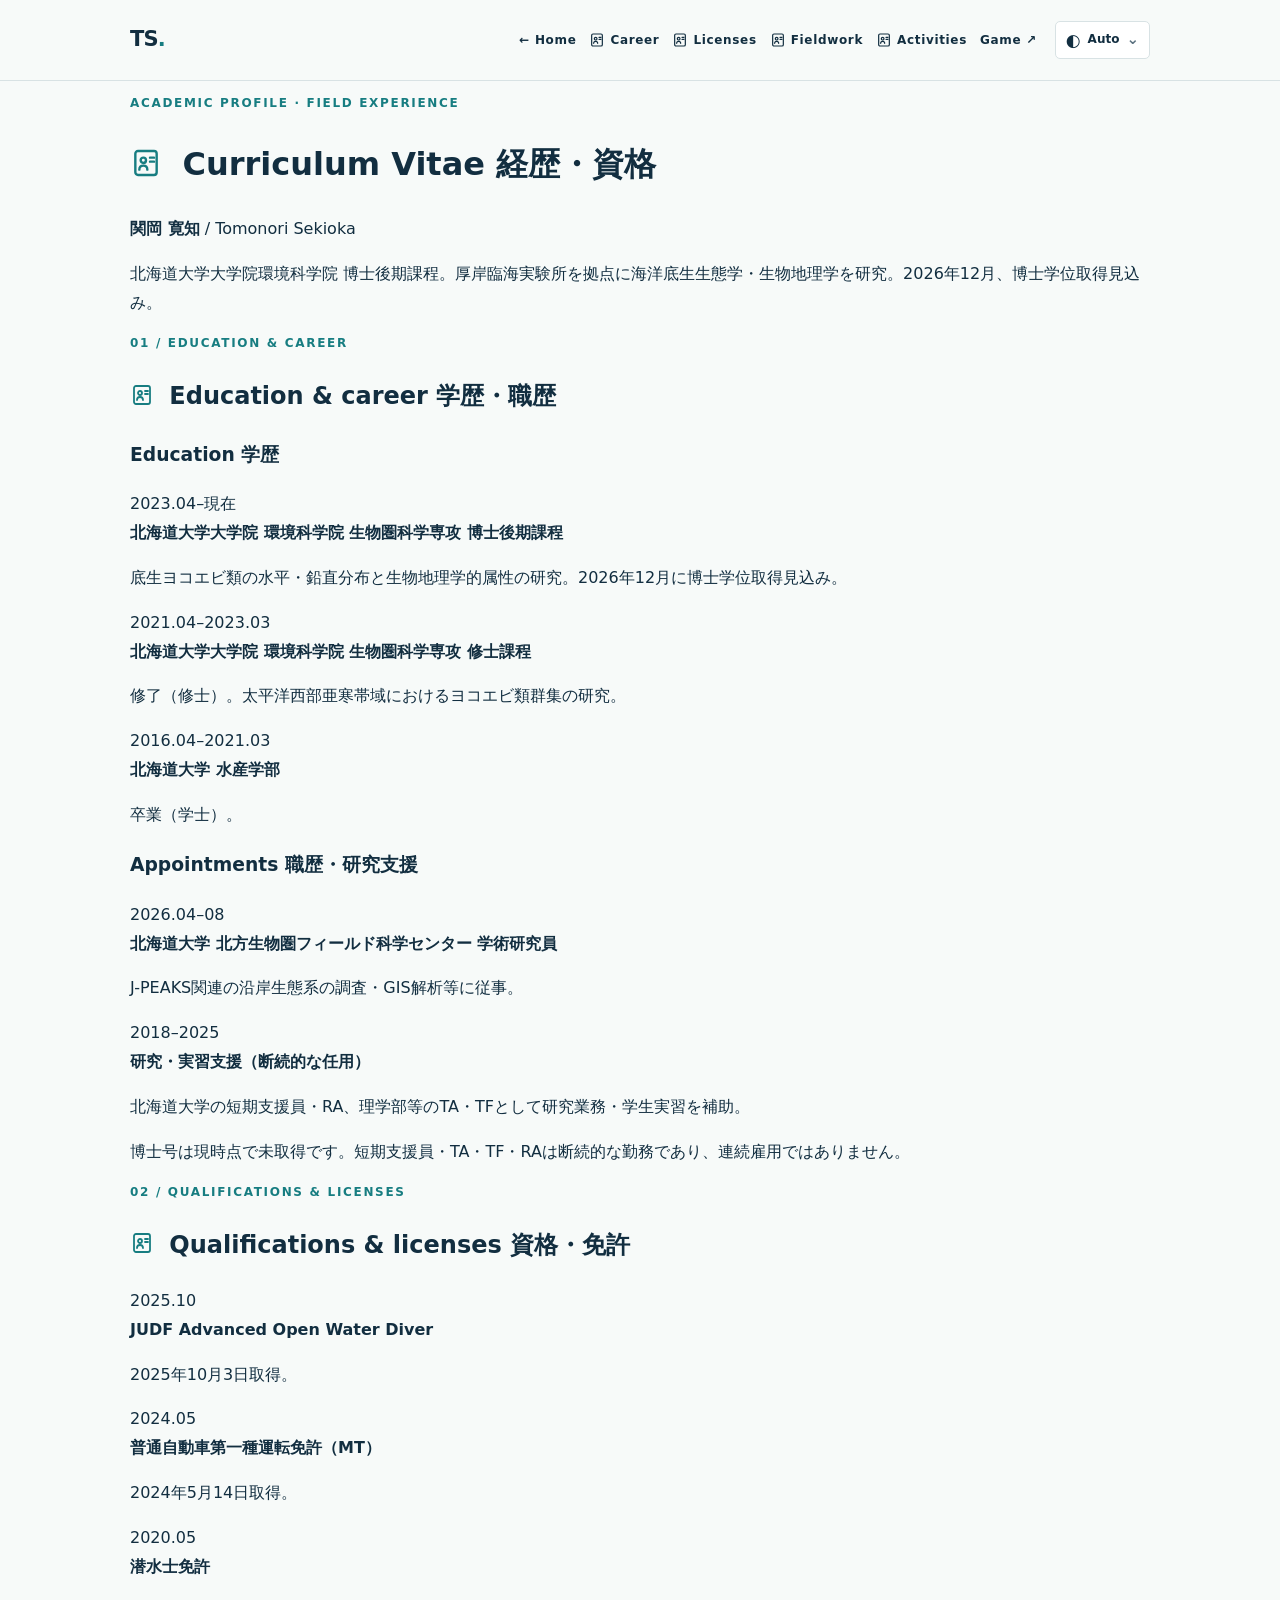
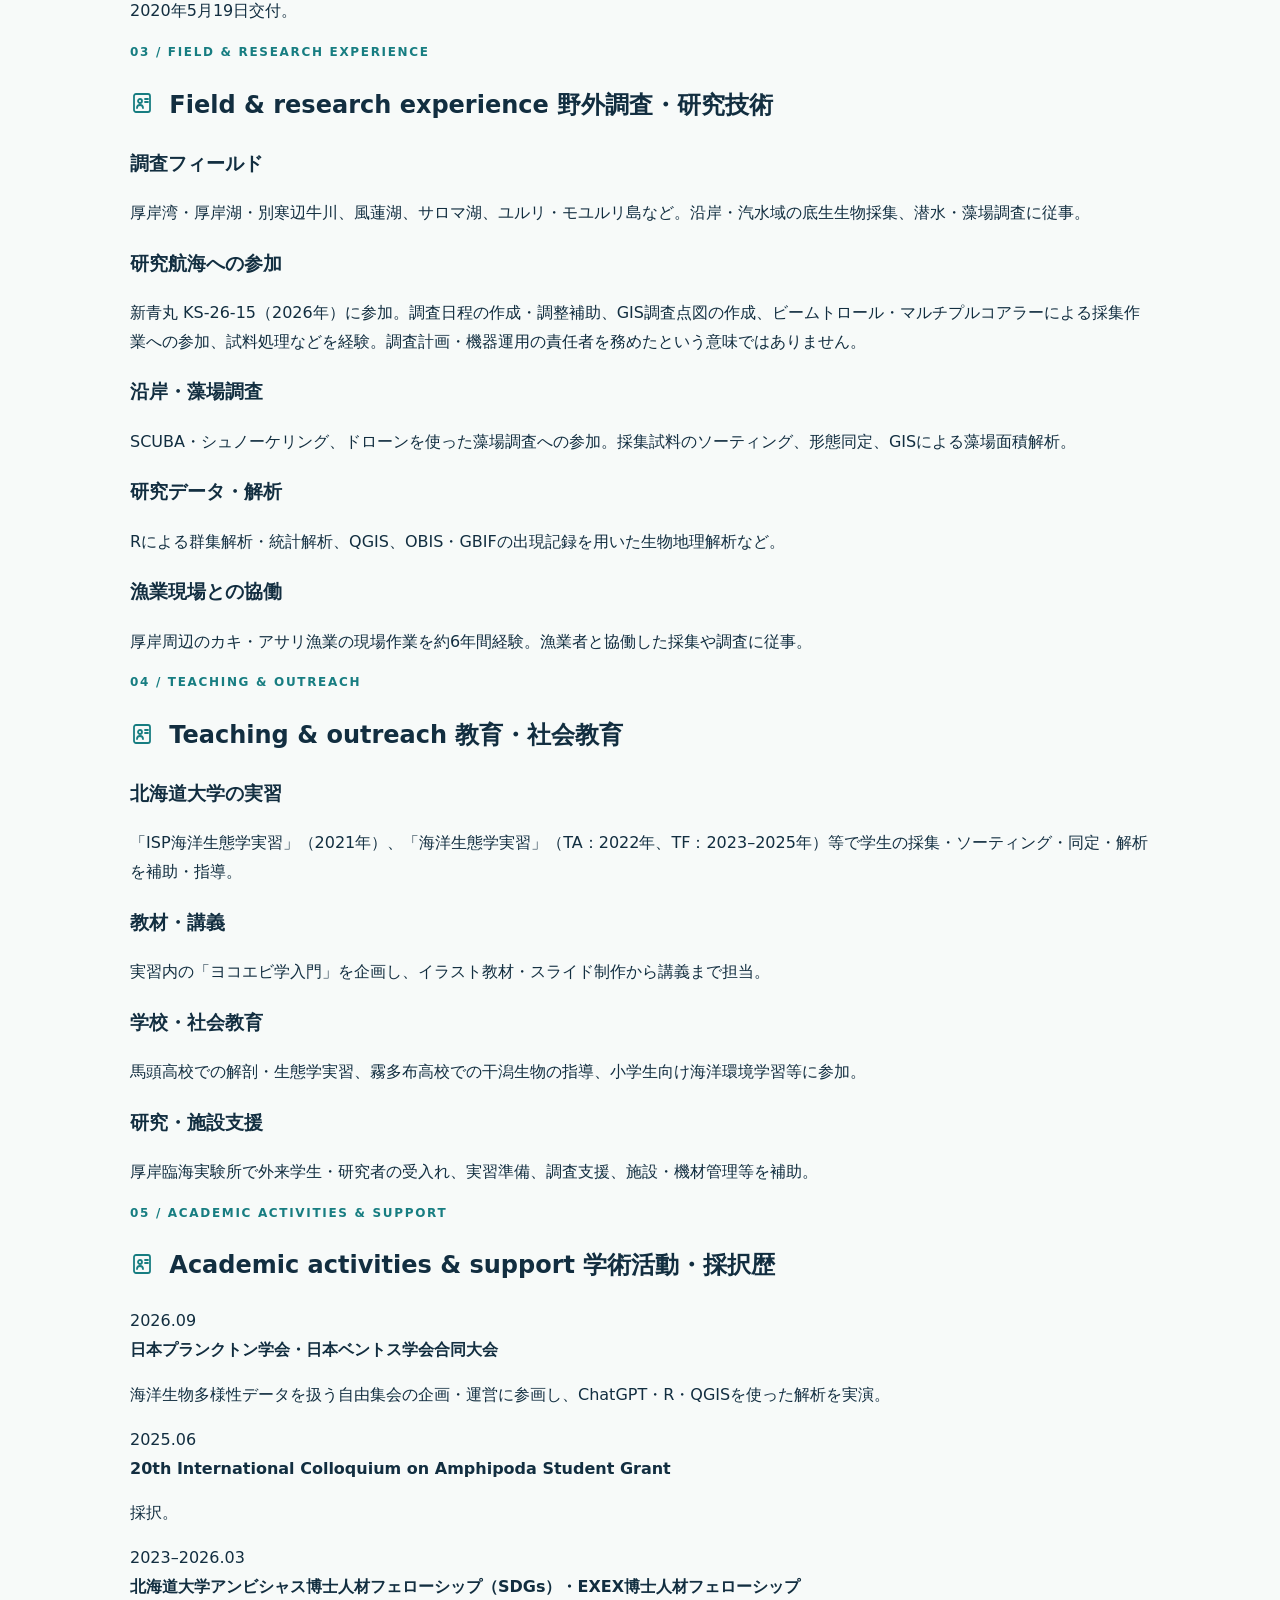
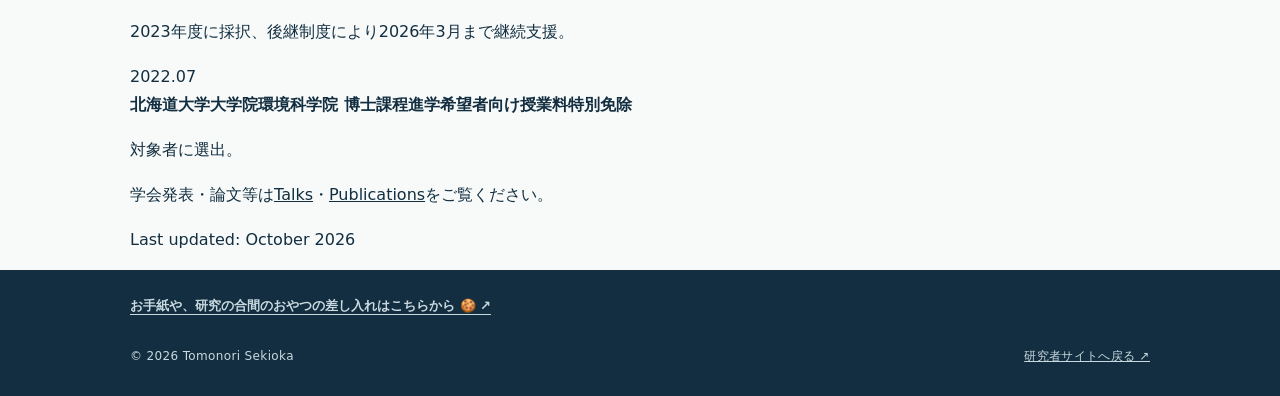
==== cv.html @ 095cc9e9 "Create researcher CV with accurate history, qualifications, fieldwork and activities" ====
<!doctype html>
<html lang="ja">
<head><meta charset="utf-8"><meta name="viewport" content="width=device-width, initial-scale=1">
<meta name="color-scheme" content="light dark"><meta name="theme-color" content="#f7faf9">
<meta name="description" content="関岡寛知のCV。学歴・職歴、資格、フィールド・研究技術、教育・学術活動。">
<link rel="canonical" href="https://tomonorisekioka.github.io/cv.html">
<link rel="icon" href="favicon.svg" type="image/svg+xml">
<title>Curriculum Vitae | Tomonori Sekioka</title>
<script>(function(){try{var t=localStorage.getItem('ts-theme');if(t==='light'||t==='dark')document.documentElement.setAttribute('data-theme',t);}catch(e){}})();</script>
<link rel="stylesheet" href="style.css?v=20261020-cv1"></head>
<body><a class="skip-link" href="#main">本文へスキップ</a>
<header class="site-header"><div class="wrap nav"><a class="wordmark" href="index.html" aria-label="ホーム">TS<span class="dot">.</span></a>
<nav aria-label="CVページの案内">
<a href="index.html"><span>← Home</span></a>
<a href="#career"><svg class="nav-icon" viewBox="0 0 24 24" fill="none" stroke="currentColor" stroke-width="1.8" stroke-linecap="round" stroke-linejoin="round" aria-hidden="true"><rect x="4" y="3" width="16" height="18" rx="2"/><circle cx="10" cy="10" r="2"/><path d="M7 17c0-2 1-3 3-3s3 1 3 3M15 8h3m-3 3h3"/></svg><span>Career</span></a>
<a href="#qualifications"><svg class="nav-icon" viewBox="0 0 24 24" fill="none" stroke="currentColor" stroke-width="1.8" stroke-linecap="round" stroke-linejoin="round" aria-hidden="true"><rect x="4" y="3" width="16" height="18" rx="2"/><circle cx="10" cy="10" r="2"/><path d="M7 17c0-2 1-3 3-3s3 1 3 3M15 8h3m-3 3h3"/></svg><span>Licenses</span></a>
<a href="#fieldwork"><svg class="nav-icon" viewBox="0 0 24 24" fill="none" stroke="currentColor" stroke-width="1.8" stroke-linecap="round" stroke-linejoin="round" aria-hidden="true"><rect x="4" y="3" width="16" height="18" rx="2"/><circle cx="10" cy="10" r="2"/><path d="M7 17c0-2 1-3 3-3s3 1 3 3M15 8h3m-3 3h3"/></svg><span>Fieldwork</span></a>
<a href="#academic-activities"><svg class="nav-icon" viewBox="0 0 24 24" fill="none" stroke="currentColor" stroke-width="1.8" stroke-linecap="round" stroke-linejoin="round" aria-hidden="true"><rect x="4" y="3" width="16" height="18" rx="2"/><circle cx="10" cy="10" r="2"/><path d="M7 17c0-2 1-3 3-3s3 1 3 3M15 8h3m-3 3h3"/></svg><span>Activities</span></a>
<a href="game.html"><span>Game ↗</span></a>
</nav><details class="theme-menu" id="theme-menu">
<summary aria-label="表示テーマを選択" title="表示テーマを選択"><span class="theme-glyph" aria-hidden="true">◐</span><span id="theme-current">Auto</span><span class="theme-chevron" aria-hidden="true">⌄</span></summary>
<div class="theme-options" role="group" aria-label="表示テーマ"><button type="button" data-theme-option="auto" aria-pressed="true">Auto · OSに合わせる</button><button type="button" data-theme-option="light" aria-pressed="false">☀ Light</button><button type="button" data-theme-option="dark" aria-pressed="false">☾ Dark</button></div>
</details></div></header>
<main id="main" class="wrap cv-page"><div class="cv-intro"><p class="eyebrow">ACADEMIC PROFILE · FIELD EXPERIENCE</p>
<h1><svg class="heading-icon" viewBox="0 0 24 24" fill="none" stroke="currentColor" stroke-width="1.8" stroke-linecap="round" stroke-linejoin="round" aria-hidden="true"><rect x="4" y="3" width="16" height="18" rx="2"/><circle cx="10" cy="10" r="2"/><path d="M7 17c0-2 1-3 3-3s3 1 3 3M15 8h3m-3 3h3"/></svg> Curriculum Vitae <span>経歴・資格</span></h1><p><strong>関岡 寛知</strong> <span lang="en">/ Tomonori Sekioka</span></p>
<p class="cv-intro-note">北海道大学大学院環境科学院 博士後期課程。厚岸臨海実験所を拠点に海洋底生生態学・生物地理学を研究。2026年12月、博士学位取得見込み。</p></div>
<section class="cv-block" id="career"><p class="section-number">01 / EDUCATION & CAREER</p><h2><svg class="heading-icon" viewBox="0 0 24 24" fill="none" stroke="currentColor" stroke-width="1.8" stroke-linecap="round" stroke-linejoin="round" aria-hidden="true"><rect x="4" y="3" width="16" height="18" rx="2"/><circle cx="10" cy="10" r="2"/><path d="M7 17c0-2 1-3 3-3s3 1 3 3M15 8h3m-3 3h3"/></svg> Education & career <span>学歴・職歴</span></h2><h3>Education <span>学歴</span></h3><div class="cv-timeline"><article><time>2023.04–現在</time><div><strong>北海道大学大学院 環境科学院 生物圏科学専攻 博士後期課程</strong><p>底生ヨコエビ類の水平・鉛直分布と生物地理学的属性の研究。2026年12月に博士学位取得見込み。</p></div></article><article><time>2021.04–2023.03</time><div><strong>北海道大学大学院 環境科学院 生物圏科学専攻 修士課程</strong><p>修了（修士）。太平洋西部亜寒帯域におけるヨコエビ類群集の研究。</p></div></article><article><time>2016.04–2021.03</time><div><strong>北海道大学 水産学部</strong><p>卒業（学士）。</p></div></article></div><h3>Appointments <span>職歴・研究支援</span></h3><div class="cv-timeline"><article><time>2026.04–08</time><div><strong>北海道大学 北方生物圏フィールド科学センター 学術研究員</strong><p>J-PEAKS関連の沿岸生態系の調査・GIS解析等に従事。</p></div></article><article><time>2018–2025</time><div><strong>研究・実習支援（断続的な任用）</strong><p>北海道大学の短期支援員・RA、理学部等のTA・TFとして研究業務・学生実習を補助。</p></div></article></div><p class="cv-footnote">博士号は現時点で未取得です。短期支援員・TA・TF・RAは断続的な勤務であり、連続雇用ではありません。</p></section>
<section class="cv-block" id="qualifications"><p class="section-number">02 / QUALIFICATIONS & LICENSES</p><h2><svg class="heading-icon" viewBox="0 0 24 24" fill="none" stroke="currentColor" stroke-width="1.8" stroke-linecap="round" stroke-linejoin="round" aria-hidden="true"><rect x="4" y="3" width="16" height="18" rx="2"/><circle cx="10" cy="10" r="2"/><path d="M7 17c0-2 1-3 3-3s3 1 3 3M15 8h3m-3 3h3"/></svg> Qualifications & licenses <span>資格・免許</span></h2><div class="cv-timeline"><article><time>2025.10</time><div><strong>JUDF Advanced Open Water Diver</strong><p>2025年10月3日取得。</p></div></article><article><time>2024.05</time><div><strong>普通自動車第一種運転免許（MT）</strong><p>2024年5月14日取得。</p></div></article><article><time>2020.05</time><div><strong>潜水士免許</strong><p>2020年5月19日交付。</p></div></article></div></section>
<section class="cv-block" id="fieldwork"><p class="section-number">03 / FIELD & RESEARCH EXPERIENCE</p><h2><svg class="heading-icon" viewBox="0 0 24 24" fill="none" stroke="currentColor" stroke-width="1.8" stroke-linecap="round" stroke-linejoin="round" aria-hidden="true"><rect x="4" y="3" width="16" height="18" rx="2"/><circle cx="10" cy="10" r="2"/><path d="M7 17c0-2 1-3 3-3s3 1 3 3M15 8h3m-3 3h3"/></svg> Field & research experience <span>野外調査・研究技術</span></h2><div class="cv-detail-grid"><article><h3>調査フィールド</h3><p>厚岸湾・厚岸湖・別寒辺牛川、風蓮湖、サロマ湖、ユルリ・モユルリ島など。沿岸・汽水域の底生生物採集、潜水・藻場調査に従事。</p></article><article><h3>研究航海への参加</h3><p>新青丸 KS-26-15（2026年）に参加。調査日程の作成・調整補助、GIS調査点図の作成、ビームトロール・マルチプルコアラーによる採集作業への参加、試料処理などを経験。調査計画・機器運用の責任者を務めたという意味ではありません。</p></article><article><h3>沿岸・藻場調査</h3><p>SCUBA・シュノーケリング、ドローンを使った藻場調査への参加。採集試料のソーティング、形態同定、GISによる藻場面積解析。</p></article><article><h3>研究データ・解析</h3><p>Rによる群集解析・統計解析、QGIS、OBIS・GBIFの出現記録を用いた生物地理解析など。</p></article><article><h3>漁業現場との協働</h3><p>厚岸周辺のカキ・アサリ漁業の現場作業を約6年間経験。漁業者と協働した採集や調査に従事。</p></article></div></section>
<section class="cv-block" id="teaching-experience"><p class="section-number">04 / TEACHING & OUTREACH</p><h2><svg class="heading-icon" viewBox="0 0 24 24" fill="none" stroke="currentColor" stroke-width="1.8" stroke-linecap="round" stroke-linejoin="round" aria-hidden="true"><rect x="4" y="3" width="16" height="18" rx="2"/><circle cx="10" cy="10" r="2"/><path d="M7 17c0-2 1-3 3-3s3 1 3 3M15 8h3m-3 3h3"/></svg> Teaching & outreach <span>教育・社会教育</span></h2><div class="cv-detail-grid"><article><h3>北海道大学の実習</h3><p>「ISP海洋生態学実習」（2021年）、「海洋生態学実習」（TA：2022年、TF：2023–2025年）等で学生の採集・ソーティング・同定・解析を補助・指導。</p></article><article><h3>教材・講義</h3><p>実習内の「ヨコエビ学入門」を企画し、イラスト教材・スライド制作から講義まで担当。</p></article><article><h3>学校・社会教育</h3><p>馬頭高校での解剖・生態学実習、霧多布高校での干潟生物の指導、小学生向け海洋環境学習等に参加。</p></article><article><h3>研究・施設支援</h3><p>厚岸臨海実験所で外来学生・研究者の受入れ、実習準備、調査支援、施設・機材管理等を補助。</p></article></div></section>
<section class="cv-block" id="academic-activities"><p class="section-number">05 / ACADEMIC ACTIVITIES & SUPPORT</p><h2><svg class="heading-icon" viewBox="0 0 24 24" fill="none" stroke="currentColor" stroke-width="1.8" stroke-linecap="round" stroke-linejoin="round" aria-hidden="true"><rect x="4" y="3" width="16" height="18" rx="2"/><circle cx="10" cy="10" r="2"/><path d="M7 17c0-2 1-3 3-3s3 1 3 3M15 8h3m-3 3h3"/></svg> Academic activities & support <span>学術活動・採択歴</span></h2><div class="cv-timeline"><article><time>2026.09</time><div><strong>日本プランクトン学会・日本ベントス学会合同大会</strong><p>海洋生物多様性データを扱う自由集会の企画・運営に参画し、ChatGPT・R・QGISを使った解析を実演。</p></div></article><article><time>2025.06</time><div><strong>20th International Colloquium on Amphipoda Student Grant</strong><p>採択。</p></div></article><article><time>2023–2026.03</time><div><strong>北海道大学アンビシャス博士人材フェローシップ（SDGs）・EXEX博士人材フェローシップ</strong><p>2023年度に採択、後継制度により2026年3月まで継続支援。</p></div></article><article><time>2022.07</time><div><strong>北海道大学大学院環境科学院 博士課程進学希望者向け授業料特別免除</strong><p>対象者に選出。</p></div></article></div><p class="cv-footnote">学会発表・論文等は<a href="index.html#presentations">Talks</a>・<a href="index.html#publications">Publications</a>をご覧ください。</p></section>
<p class="cv-update">Last updated: October 2026</p></main>
<footer class="footer"><div class="wrap footer-support"><a href="https://ofuse.me/28787345" target="_blank" rel="noopener noreferrer">お手紙や、研究の合間のおやつの差し入れはこちらから 🍪 <span aria-hidden="true">↗</span></a></div><div class="wrap footer-inner"><span>© 2026 Tomonori Sekioka</span><a href="index.html">研究者サイトへ戻る ↗</a></div></footer>
<script>(function(){const menu=document.getElementById('theme-menu'),display=document.getElementById('theme-current');const opts=[...document.querySelectorAll('[data-theme-option]')];function refresh(){const setting=document.documentElement.getAttribute('data-theme')||'auto';display.textContent={auto:'Auto',light:'Light',dark:'Dark'}[setting];opts.forEach(b=>b.setAttribute('aria-pressed',String(b.dataset.themeOption===setting)));}opts.forEach(b=>b.addEventListener('click',()=>{const c=b.dataset.themeOption;if(c==='auto'){document.documentElement.removeAttribute('data-theme');try{localStorage.removeItem('ts-theme');}catch(e){}}else{document.documentElement.setAttribute('data-theme',c);try{localStorage.setItem('ts-theme',c);}catch(e){}}refresh();menu.open=false;}));document.addEventListener('click',e=>{if(menu.open&&!menu.contains(e.target))menu.open=false;});refresh();})();</script>
</body></html>
---- style.css ----
:root{color-scheme:light;--ink:#122e40;--muted:#5c7280;--bg:#f7faf9;--line:#d8e2e4;--accent:#177d81;--pale:#e6f1ef;--surface:#fff;--button-bg:#122e40;--button-ink:#fff;--button-hover:#23506b;--footer-bg:#122e40;--footer-ink:#c9d9df}
:root[data-theme="dark"]{color-scheme:dark;--ink:#e7f0f4;--muted:#acbec9;--bg:#101e28;--line:#314753;--accent:#77d7ce;--pale:#1c323b;--surface:#1b2d38;--button-bg:#77d7ce;--button-ink:#0e242a;--button-hover:#a1e5dd;--footer-bg:#09151e;--footer-ink:#c9d9df}
@media(prefers-color-scheme:dark){:root:not([data-theme]){color-scheme:dark;--ink:#e7f0f4;--muted:#acbec9;--bg:#101e28;--line:#314753;--accent:#77d7ce;--pale:#1c323b;--surface:#1b2d38;--button-bg:#77d7ce;--button-ink:#0e242a;--button-hover:#a1e5dd;--footer-bg:#09151e;--footer-ink:#c9d9df}}
*{box-sizing:border-box}html{scroll-behavior:smooth}body{margin:0;color:var(--ink);background:var(--bg);font-family:system-ui,-apple-system,'Segoe UI','Hiragino Kaku Gothic ProN','Noto Sans JP',sans-serif;font-size:16px;line-height:1.8}a{color:inherit}.wrap{max-width:1100px;margin-inline:auto;padding-inline:40px}.skip-link{position:absolute;left:-9999px;top:0}.skip-link:focus{left:10px;z-index:10;background:var(--surface);padding:8px}.site-header{border-bottom:1px solid var(--line);background:var(--bg)}.nav{display:flex;justify-content:space-between;align-items:center;min-height:80px}.wordmark{font-weight:800;font-size:21px;letter-spacing:-.04em;text-decoration:none}.dot{color:var(--accent)}nav{display:flex;gap:22px;flex-wrap:wrap}nav a{font-size:12px;font-weight:650;text-decoration:none;letter-spacing:.055em}nav a:hover,.link-list a:hover{color:var(--accent)}.eyebrow,.section-number{color:var(--accent);font-size:12px;font-weight:750;letter-spacing:.14em}.hero{display:grid;grid-template-columns:minmax(0,1.1fr) minmax(290px,.9fr);gap:46px;align-items:center;padding-top:90px;padding-bottom:95px}.hero-copy{min-width:0}.hero h1{font-size:clamp(34px,3.5vw,49px);letter-spacing:-.05em;line-height:1.3;margin:22px 0 25px}.roman{display:block;font-size:clamp(24px,2.65vw,34px);letter-spacing:-.035em;font-weight:480;margin-top:6px}.affiliation{color:var(--muted);font-size:16px;margin:0 0 13px}.lead{max-width:580px;font-size:clamp(16px,1.75vw,20px);line-height:1.65;font-weight:500;margin:0}.hero-links{display:flex;flex-wrap:wrap;gap:12px;margin-top:35px}.hero-links a{font-size:13px;text-decoration:none;padding:10px 16px;border-radius:3px;font-weight:700}.primary{background:var(--button-bg);color:var(--button-ink)}.primary:hover{background:var(--button-hover)}.secondary{border:1px solid var(--line);background:var(--surface)}.secondary:hover{border-color:var(--accent)}figure{margin:0}.hero-figure{min-width:0;position:relative}.hero-figure img{width:100%;height:auto;display:block;border-radius:4px;background:var(--bg)}.hero-figure figcaption{color:var(--muted);font-size:12px;margin-top:11px}.rule{border-bottom:1px solid var(--line)}.section{padding-top:68px;padding-bottom:74px;border-bottom:1px solid var(--line)}.section h2{font-size:clamp(25px,2.9vw,34px);letter-spacing:-.035em;line-height:1.3;margin:15px 0 32px}.section h2 span{display:block;color:var(--muted);font-size:14px;letter-spacing:0;font-weight:500;margin-top:9px}.body-grid{display:grid;grid-template-columns:1fr 1fr;gap:60px}.body-grid p{margin:0;max-width:500px}.body-grid p[lang=en]{color:var(--muted)}.landscape-figure{margin-top:42px}.landscape-figure img{display:block;width:100%;max-height:360px;object-fit:cover;object-position:50% 62%;border-radius:4px}.landscape-figure figcaption{color:var(--muted);font-size:12px;margin-top:10px}.topic-list{border-top:1px solid var(--line)}.topic{display:grid;grid-template-columns:60px 1fr;gap:12px;padding:23px 0;border-bottom:1px solid var(--line)}.topic-index{color:var(--accent);font-size:13px;font-weight:650}.topic h3{font-size:20px;line-height:1.4;margin:0}.topic p{color:var(--muted);font-size:14px;margin:6px 0 0}.section-intro{color:var(--muted);margin-top:-12px;margin-bottom:30px}.section-intro span[lang=en]{display:block;font-size:13px}.photo-grid{display:grid;grid-template-columns:repeat(2,minmax(0,1fr));gap:26px 22px}.photo-card{min-width:0}.photo-card img{width:100%;height:auto;display:block;border-radius:3px;background:var(--bg)}.photo-card figcaption{font-size:14px;margin-top:10px;line-height:1.5;font-weight:580;overflow-wrap:anywhere}.photo-card small{display:block;color:var(--muted);font-size:12px;font-weight:400;margin-top:3px}.photo-policy-short{font-size:13px;color:var(--muted);margin-top:34px}.photo-policy-short a{margin-left:10px;color:var(--accent)}.activity-grid{display:grid;grid-template-columns:minmax(0,1.4fr) minmax(190px,.6fr);gap:28px;align-items:start}.activity-card img{display:block;width:100%;object-fit:cover;border-radius:4px}.teaching-image img{aspect-ratio:4/3;object-position:50% 43%}.winter-image img{aspect-ratio:1/1;image-rendering:auto}.activity-card figcaption{font-size:13px;color:var(--muted);margin-top:10px;line-height:1.6}.link-list a{display:flex;justify-content:space-between;gap:25px;text-decoration:none;align-items:center;padding:21px 0;border-bottom:1px solid var(--line)}.link-list a:first-child{border-top:1px solid var(--line)}.link-list a span:first-child{font-weight:700}.link-list a span:last-child{font-size:14px;color:var(--muted)}.photo-policy-section{font-size:14px;color:var(--muted)}.photo-policy-section h2{color:var(--ink)}.photo-policy-section p{max-width:790px;margin-bottom:15px}.photo-policy-section strong{color:var(--ink)}.footer{background:var(--footer-bg);color:var(--footer-ink)}.footer-inner{min-height:105px;display:flex;align-items:center;justify-content:space-between;gap:24px;font-size:12px;letter-spacing:.03em}.footer a{color:inherit}
@media(max-width:820px){.hero{gap:28px;grid-template-columns:1fr 1fr}.wrap{padding-inline:28px}nav{gap:14px}}
@media(max-width:640px){.wrap{padding-inline:22px}.nav{gap:12px;align-items:flex-start;padding-block:20px}.nav nav{justify-content:flex-end;gap:9px 14px}.hero{grid-template-columns:1fr;gap:34px;padding-top:60px;padding-bottom:65px}.hero h1{font-size:35px}.roman{font-size:26px}.hero-figure img{height:auto}.section{padding-top:54px;padding-bottom:58px}.body-grid{grid-template-columns:1fr;gap:22px}.topic{grid-template-columns:40px 1fr}.topic h3{font-size:18px}.photo-grid{grid-template-columns:1fr;gap:24px}.photo-card figcaption{font-size:13px}.activity-grid{grid-template-columns:1fr}.winter-image{max-width:220px}.link-list a{align-items:flex-start;flex-direction:column;gap:0}.footer-inner{min-height:105px;flex-direction:column;justify-content:center;align-items:flex-start;gap:4px}}

/* Publications: accessible bibliographic entries with outbound DOI links. */
.pub-list{border-top:1px solid var(--line)}
.pub-item{display:grid;grid-template-columns:66px minmax(0,1fr);gap:23px;padding:27px 0 30px;border-bottom:1px solid var(--line)}
.pub-year{color:var(--accent);font-size:14px;font-weight:750;padding-top:3px;font-variant-numeric:tabular-nums}
.pub-authors{font-size:13px;color:var(--muted);line-height:1.65;margin:0 0 8px}
.pub-authors strong{font-weight:700;color:var(--ink)}
.pub-item h3{font-size:17px;font-weight:670;letter-spacing:-.015em;line-height:1.65;margin:0 0 9px}
.pub-item h3 a,.coverage-item h3 a{color:var(--ink);text-decoration:none}
.pub-item h3 a:hover,.coverage-item h3 a:hover{color:var(--accent);text-decoration:underline;text-underline-offset:3px}
.pub-item h3 i{font-style:italic}
.pub-source{margin:0 0 7px;font-size:13px;color:var(--muted)}
.pub-doi{font-size:12px;color:var(--accent);overflow-wrap:anywhere}
.coverage-list{border-top:1px solid var(--line)}
.coverage-item{padding:25px 0;border-bottom:1px solid var(--line)}
.coverage-meta{margin:0 0 8px;color:var(--accent);font-size:12px;font-weight:700;letter-spacing:.02em}
.coverage-item h3{font-size:17px;line-height:1.65;margin:0 0 7px}
.coverage-item>p:last-child{font-size:13px;color:var(--muted);margin:0}
@media(max-width:640px){.pub-item{grid-template-columns:1fr;gap:5px;padding-block:23px}.pub-item h3,.coverage-item h3{font-size:16px}.nav nav{max-width:315px;row-gap:6px}}

/* Academic profile additions */
.subsection-heading{display:flex;align-items:baseline;flex-wrap:wrap;gap:9px 16px;font-size:19px;line-height:1.5;font-weight:680;margin:44px 0 14px;letter-spacing:-.018em;color:var(--ink)}
.section h2+.subsection-heading{margin-top:12px}
.subsection-heading span{font-size:13px;letter-spacing:0;font-weight:450;color:var(--muted)}
.pub-item h4{font-size:17px;font-weight:670;letter-spacing:-.015em;line-height:1.7;margin:0 0 9px;overflow-wrap:anywhere}
.pub-item h4 a{color:var(--ink);text-decoration:none}
.pub-item h4 a:hover{color:var(--accent);text-decoration:underline;text-underline-offset:3px}
.record-list{border-top:1px solid var(--line)}
.record-item{display:grid;grid-template-columns:74px minmax(0,1fr);gap:18px;border-bottom:1px solid var(--line);padding:19px 0}
.record-year{font-size:13px;color:var(--accent);font-weight:750;font-variant-numeric:tabular-nums}
.record-item strong{font-size:15px;font-weight:660;line-height:1.65;display:block;overflow-wrap:anywhere}
.record-item p{margin:6px 0 0;line-height:1.75;font-size:14px}
.record-item .record-note{color:var(--muted);font-size:12px}
.record-translation{display:block;color:var(--muted);font-size:13px;margin-top:4px}
.supplementary-note{color:var(--muted);font-size:13px;line-height:1.8;margin-top:18px}
@media(max-width:640px){.subsection-heading{font-size:18px;margin-top:35px}.pub-item h4{font-size:16px}.record-item{grid-template-columns:1fr;gap:4px;padding:17px 0}.record-year{font-size:12px}.record-item strong{font-size:14px}.record-item p{font-size:13px}}

/* Theme selection: honors system appearance until manually overridden. */
.nav nav{margin-left:auto}
.theme-menu{position:relative;flex:none;margin-left:18px;font-size:12px}
.theme-menu summary{list-style:none;display:flex;align-items:center;justify-content:center;gap:7px;min-width:90px;padding:7px 10px;border:1px solid var(--line);border-radius:5px;background:var(--surface);color:var(--ink);font:inherit;font-weight:700;line-height:1.45;cursor:pointer;user-select:none}
.theme-menu summary::-webkit-details-marker{display:none}
.theme-menu summary:hover,.theme-menu[open] summary{border-color:var(--accent)}
.theme-menu summary:focus-visible,.theme-options button:focus-visible{outline:2px solid var(--accent);outline-offset:3px}
.theme-glyph{font-size:17px;line-height:1}
.theme-chevron{font-size:15px;color:var(--muted)}
.theme-options{position:absolute;z-index:20;top:calc(100% + 8px);right:0;width:188px;padding:6px;background:var(--surface);border:1px solid var(--line);border-radius:6px;box-shadow:0 10px 28px rgba(0,0,0,.19)}
.theme-options button{display:flex;justify-content:space-between;align-items:center;gap:6px;width:100%;padding:9px 10px;color:var(--ink);background:transparent;border:0;border-radius:4px;font:inherit;line-height:1.5;text-align:left;cursor:pointer}
.theme-options button:hover{background:var(--pale)}
.theme-options button[aria-pressed="true"]{font-weight:750;color:var(--accent)}
.theme-options button[aria-pressed="true"]::after{content:"✓";font-size:14px}
@media(max-width:820px){.nav{flex-wrap:wrap}.nav nav{margin-left:auto}.theme-menu{margin-left:12px}}
@media(max-width:640px){.nav{align-items:center}.nav nav{order:3;width:100%;max-width:none;justify-content:flex-start;margin-left:0}.theme-menu{margin-left:auto}.theme-menu summary{min-width:78px;padding:6px 8px}.theme-options{width:186px}}
@media(prefers-reduced-motion:no-preference){body,.site-header,.theme-menu summary,.secondary,.primary,.footer{transition:background-color .16s ease,color .16s ease,border-color .16s ease}}

/* Mini-game entrance within the photo gallery */
.game-feature{display:flex;align-items:center;gap:21px;margin-top:30px;padding:20px 22px;border:1px solid var(--line);border-radius:6px;background:var(--surface);color:var(--ink);text-decoration:none;transition:border-color .18s,transform .18s,background-color .18s}
.game-feature:hover{border-color:var(--accent);background:var(--pale);transform:translateY(-1px)}
.game-feature:focus-visible{outline:3px solid var(--accent);outline-offset:3px}
.game-feature-icon{flex:none;display:flex;align-items:center;justify-content:center;gap:3px;width:83px;height:66px;border-radius:3px;background:#123c56;color:#81beb3;font-family:monospace;font-size:18px;letter-spacing:-.05em}
.game-feature-icon span{color:#ebc59e;font-size:24px;transform:rotate(-14deg)}
.game-feature-copy{display:flex;flex:1;min-width:0;flex-direction:column;gap:2px}
.game-feature-label{color:var(--accent);font-size:10px;font-weight:760;letter-spacing:.13em}
.game-feature-copy strong{font-size:19px;font-weight:760;line-height:1.4}
.game-feature-copy>span:last-child{font-size:12px;line-height:1.65;color:var(--muted)}
.game-feature-link{flex:none;font-size:12px;font-weight:800;letter-spacing:.1em;color:var(--accent)}
@media(max-width:640px){.game-feature{gap:12px;padding:14px}.game-feature-icon{width:49px;height:53px;font-size:11px}.game-feature-icon span{font-size:18px}.game-feature-copy strong{font-size:15px}.game-feature-label{font-size:9px}.game-feature-link{font-size:10px}}

/* Optional OFUSE tip jar, kept understated within the footer. */
.footer-support{display:flex;align-items:baseline;flex-wrap:wrap;gap:6px 15px;padding-top:24px;font-size:13px;line-height:1.8}
.footer-support a{font-weight:700;text-decoration:underline;text-underline-offset:4px}
.footer-support a:hover{color:#fff}
.footer-support>span{opacity:.88}
.footer-support+.footer-inner{min-height:78px}

/* Small, single-stroke pictograms beside the header navigation labels. */
.site-header .nav nav{align-items:center;gap:10px 13px}
.site-header .nav nav a{display:inline-flex;align-items:center;gap:5px;white-space:nowrap;line-height:1.5}
.site-header .nav-icon{display:block;width:16px;height:16px;flex:none}
@media(max-width:820px){.site-header .nav nav{gap:9px 12px}}
@media(max-width:640px){.site-header .nav nav{gap:8px 10px}.site-header .nav-icon{width:14px;height:14px}}
/* Reuse the same pictograms for section headings; inherit dark/light colors. */
.heading-icon{width:1em;height:1em;display:inline-block;vertical-align:-.11em;margin-right:.29em;color:var(--accent);flex:none}
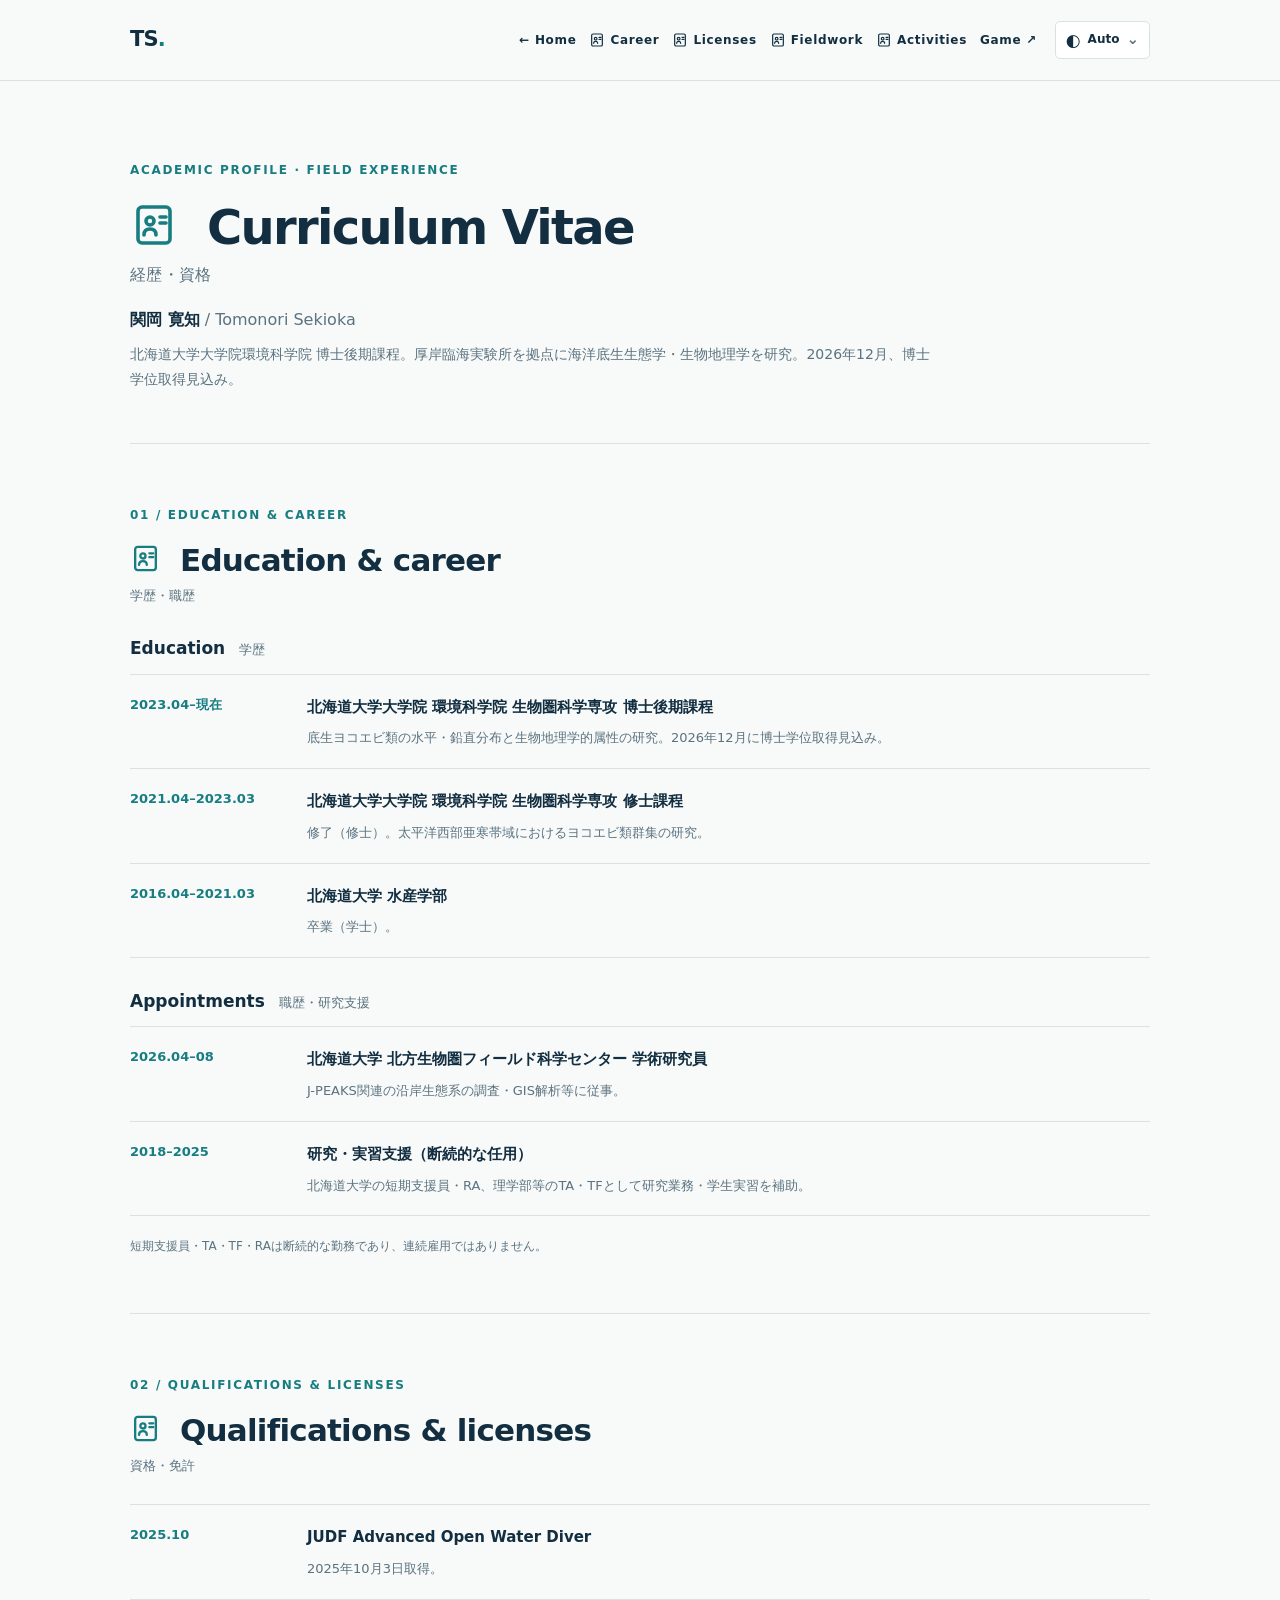
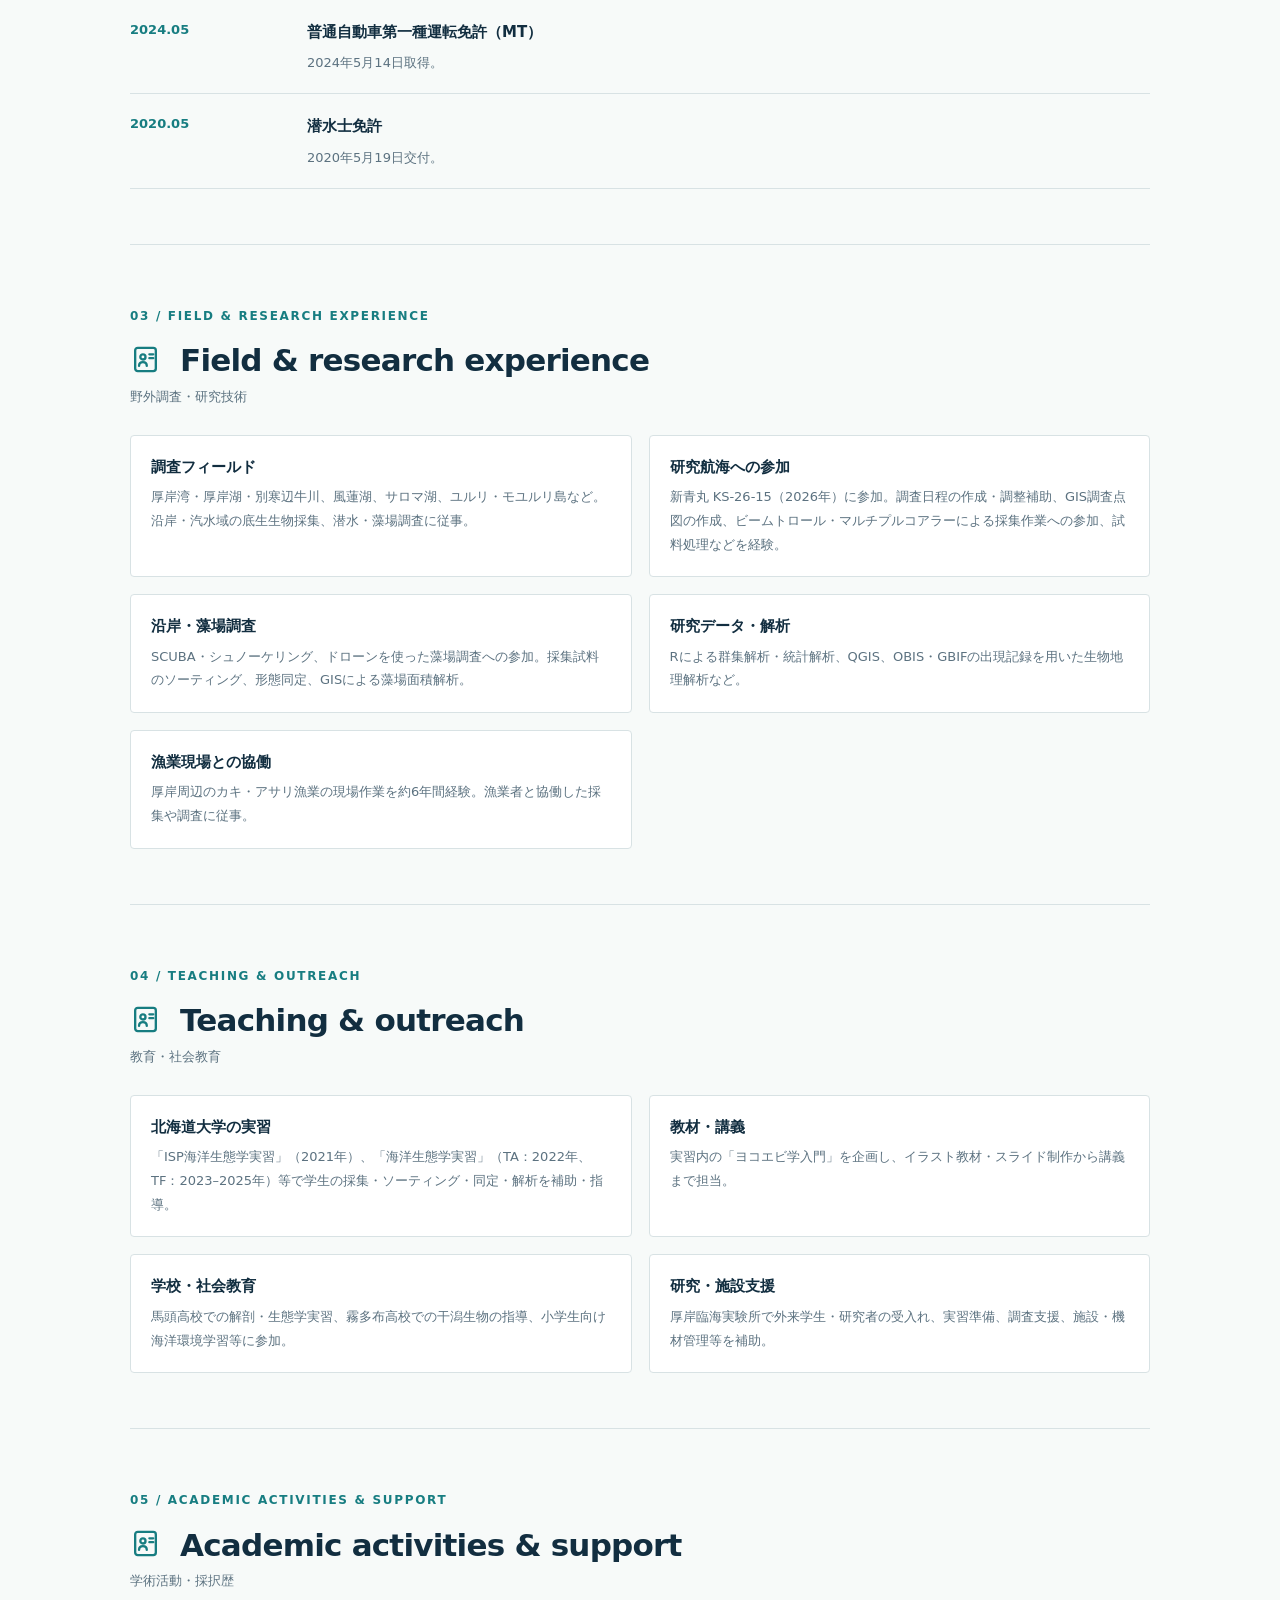
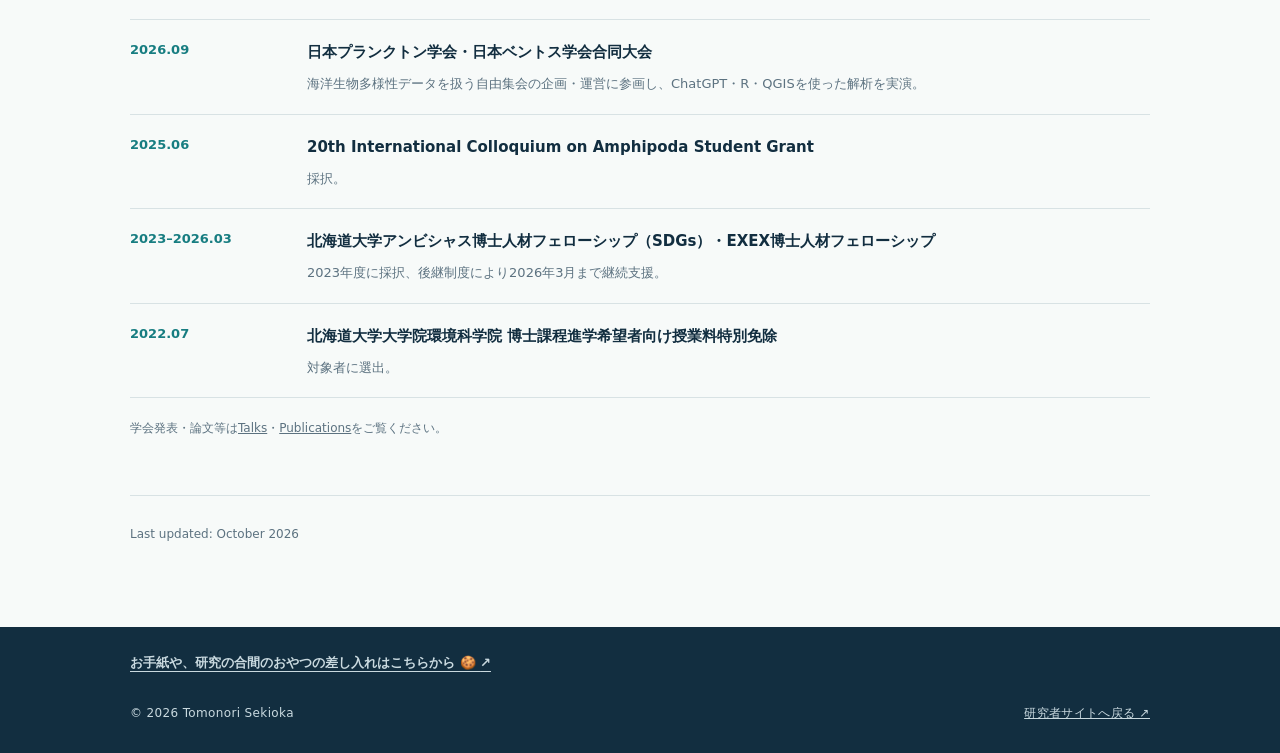
==== commit 13391ec2: "Keep participation wording natural without defensive disclaimers" ====
--- a/cv.html
+++ b/cv.html
@@ -24,9 +24,9 @@
 <main id="main" class="wrap cv-page"><div class="cv-intro"><p class="eyebrow">ACADEMIC PROFILE · FIELD EXPERIENCE</p>
 <h1><svg class="heading-icon" viewBox="0 0 24 24" fill="none" stroke="currentColor" stroke-width="1.8" stroke-linecap="round" stroke-linejoin="round" aria-hidden="true"><rect x="4" y="3" width="16" height="18" rx="2"/><circle cx="10" cy="10" r="2"/><path d="M7 17c0-2 1-3 3-3s3 1 3 3M15 8h3m-3 3h3"/></svg> Curriculum Vitae <span>経歴・資格</span></h1><p><strong>関岡 寛知</strong> <span lang="en">/ Tomonori Sekioka</span></p>
 <p class="cv-intro-note">北海道大学大学院環境科学院 博士後期課程。厚岸臨海実験所を拠点に海洋底生生態学・生物地理学を研究。2026年12月、博士学位取得見込み。</p></div>
-<section class="cv-block" id="career"><p class="section-number">01 / EDUCATION & CAREER</p><h2><svg class="heading-icon" viewBox="0 0 24 24" fill="none" stroke="currentColor" stroke-width="1.8" stroke-linecap="round" stroke-linejoin="round" aria-hidden="true"><rect x="4" y="3" width="16" height="18" rx="2"/><circle cx="10" cy="10" r="2"/><path d="M7 17c0-2 1-3 3-3s3 1 3 3M15 8h3m-3 3h3"/></svg> Education & career <span>学歴・職歴</span></h2><h3>Education <span>学歴</span></h3><div class="cv-timeline"><article><time>2023.04–現在</time><div><strong>北海道大学大学院 環境科学院 生物圏科学専攻 博士後期課程</strong><p>底生ヨコエビ類の水平・鉛直分布と生物地理学的属性の研究。2026年12月に博士学位取得見込み。</p></div></article><article><time>2021.04–2023.03</time><div><strong>北海道大学大学院 環境科学院 生物圏科学専攻 修士課程</strong><p>修了（修士）。太平洋西部亜寒帯域におけるヨコエビ類群集の研究。</p></div></article><article><time>2016.04–2021.03</time><div><strong>北海道大学 水産学部</strong><p>卒業（学士）。</p></div></article></div><h3>Appointments <span>職歴・研究支援</span></h3><div class="cv-timeline"><article><time>2026.04–08</time><div><strong>北海道大学 北方生物圏フィールド科学センター 学術研究員</strong><p>J-PEAKS関連の沿岸生態系の調査・GIS解析等に従事。</p></div></article><article><time>2018–2025</time><div><strong>研究・実習支援（断続的な任用）</strong><p>北海道大学の短期支援員・RA、理学部等のTA・TFとして研究業務・学生実習を補助。</p></div></article></div><p class="cv-footnote">博士号は現時点で未取得です。短期支援員・TA・TF・RAは断続的な勤務であり、連続雇用ではありません。</p></section>
+<section class="cv-block" id="career"><p class="section-number">01 / EDUCATION & CAREER</p><h2><svg class="heading-icon" viewBox="0 0 24 24" fill="none" stroke="currentColor" stroke-width="1.8" stroke-linecap="round" stroke-linejoin="round" aria-hidden="true"><rect x="4" y="3" width="16" height="18" rx="2"/><circle cx="10" cy="10" r="2"/><path d="M7 17c0-2 1-3 3-3s3 1 3 3M15 8h3m-3 3h3"/></svg> Education & career <span>学歴・職歴</span></h2><h3>Education <span>学歴</span></h3><div class="cv-timeline"><article><time>2023.04–現在</time><div><strong>北海道大学大学院 環境科学院 生物圏科学専攻 博士後期課程</strong><p>底生ヨコエビ類の水平・鉛直分布と生物地理学的属性の研究。2026年12月に博士学位取得見込み。</p></div></article><article><time>2021.04–2023.03</time><div><strong>北海道大学大学院 環境科学院 生物圏科学専攻 修士課程</strong><p>修了（修士）。太平洋西部亜寒帯域におけるヨコエビ類群集の研究。</p></div></article><article><time>2016.04–2021.03</time><div><strong>北海道大学 水産学部</strong><p>卒業（学士）。</p></div></article></div><h3>Appointments <span>職歴・研究支援</span></h3><div class="cv-timeline"><article><time>2026.04–08</time><div><strong>北海道大学 北方生物圏フィールド科学センター 学術研究員</strong><p>J-PEAKS関連の沿岸生態系の調査・GIS解析等に従事。</p></div></article><article><time>2018–2025</time><div><strong>研究・実習支援（断続的な任用）</strong><p>北海道大学の短期支援員・RA、理学部等のTA・TFとして研究業務・学生実習を補助。</p></div></article></div><p class="cv-footnote">短期支援員・TA・TF・RAは断続的な勤務であり、連続雇用ではありません。</p></section>
 <section class="cv-block" id="qualifications"><p class="section-number">02 / QUALIFICATIONS & LICENSES</p><h2><svg class="heading-icon" viewBox="0 0 24 24" fill="none" stroke="currentColor" stroke-width="1.8" stroke-linecap="round" stroke-linejoin="round" aria-hidden="true"><rect x="4" y="3" width="16" height="18" rx="2"/><circle cx="10" cy="10" r="2"/><path d="M7 17c0-2 1-3 3-3s3 1 3 3M15 8h3m-3 3h3"/></svg> Qualifications & licenses <span>資格・免許</span></h2><div class="cv-timeline"><article><time>2025.10</time><div><strong>JUDF Advanced Open Water Diver</strong><p>2025年10月3日取得。</p></div></article><article><time>2024.05</time><div><strong>普通自動車第一種運転免許（MT）</strong><p>2024年5月14日取得。</p></div></article><article><time>2020.05</time><div><strong>潜水士免許</strong><p>2020年5月19日交付。</p></div></article></div></section>
-<section class="cv-block" id="fieldwork"><p class="section-number">03 / FIELD & RESEARCH EXPERIENCE</p><h2><svg class="heading-icon" viewBox="0 0 24 24" fill="none" stroke="currentColor" stroke-width="1.8" stroke-linecap="round" stroke-linejoin="round" aria-hidden="true"><rect x="4" y="3" width="16" height="18" rx="2"/><circle cx="10" cy="10" r="2"/><path d="M7 17c0-2 1-3 3-3s3 1 3 3M15 8h3m-3 3h3"/></svg> Field & research experience <span>野外調査・研究技術</span></h2><div class="cv-detail-grid"><article><h3>調査フィールド</h3><p>厚岸湾・厚岸湖・別寒辺牛川、風蓮湖、サロマ湖、ユルリ・モユルリ島など。沿岸・汽水域の底生生物採集、潜水・藻場調査に従事。</p></article><article><h3>研究航海への参加</h3><p>新青丸 KS-26-15（2026年）に参加。調査日程の作成・調整補助、GIS調査点図の作成、ビームトロール・マルチプルコアラーによる採集作業への参加、試料処理などを経験。調査計画・機器運用の責任者を務めたという意味ではありません。</p></article><article><h3>沿岸・藻場調査</h3><p>SCUBA・シュノーケリング、ドローンを使った藻場調査への参加。採集試料のソーティング、形態同定、GISによる藻場面積解析。</p></article><article><h3>研究データ・解析</h3><p>Rによる群集解析・統計解析、QGIS、OBIS・GBIFの出現記録を用いた生物地理解析など。</p></article><article><h3>漁業現場との協働</h3><p>厚岸周辺のカキ・アサリ漁業の現場作業を約6年間経験。漁業者と協働した採集や調査に従事。</p></article></div></section>
+<section class="cv-block" id="fieldwork"><p class="section-number">03 / FIELD & RESEARCH EXPERIENCE</p><h2><svg class="heading-icon" viewBox="0 0 24 24" fill="none" stroke="currentColor" stroke-width="1.8" stroke-linecap="round" stroke-linejoin="round" aria-hidden="true"><rect x="4" y="3" width="16" height="18" rx="2"/><circle cx="10" cy="10" r="2"/><path d="M7 17c0-2 1-3 3-3s3 1 3 3M15 8h3m-3 3h3"/></svg> Field & research experience <span>野外調査・研究技術</span></h2><div class="cv-detail-grid"><article><h3>調査フィールド</h3><p>厚岸湾・厚岸湖・別寒辺牛川、風蓮湖、サロマ湖、ユルリ・モユルリ島など。沿岸・汽水域の底生生物採集、潜水・藻場調査に従事。</p></article><article><h3>研究航海への参加</h3><p>新青丸 KS-26-15（2026年）に参加。調査日程の作成・調整補助、GIS調査点図の作成、ビームトロール・マルチプルコアラーによる採集作業への参加、試料処理などを経験。</p></article><article><h3>沿岸・藻場調査</h3><p>SCUBA・シュノーケリング、ドローンを使った藻場調査への参加。採集試料のソーティング、形態同定、GISによる藻場面積解析。</p></article><article><h3>研究データ・解析</h3><p>Rによる群集解析・統計解析、QGIS、OBIS・GBIFの出現記録を用いた生物地理解析など。</p></article><article><h3>漁業現場との協働</h3><p>厚岸周辺のカキ・アサリ漁業の現場作業を約6年間経験。漁業者と協働した採集や調査に従事。</p></article></div></section>
 <section class="cv-block" id="teaching-experience"><p class="section-number">04 / TEACHING & OUTREACH</p><h2><svg class="heading-icon" viewBox="0 0 24 24" fill="none" stroke="currentColor" stroke-width="1.8" stroke-linecap="round" stroke-linejoin="round" aria-hidden="true"><rect x="4" y="3" width="16" height="18" rx="2"/><circle cx="10" cy="10" r="2"/><path d="M7 17c0-2 1-3 3-3s3 1 3 3M15 8h3m-3 3h3"/></svg> Teaching & outreach <span>教育・社会教育</span></h2><div class="cv-detail-grid"><article><h3>北海道大学の実習</h3><p>「ISP海洋生態学実習」（2021年）、「海洋生態学実習」（TA：2022年、TF：2023–2025年）等で学生の採集・ソーティング・同定・解析を補助・指導。</p></article><article><h3>教材・講義</h3><p>実習内の「ヨコエビ学入門」を企画し、イラスト教材・スライド制作から講義まで担当。</p></article><article><h3>学校・社会教育</h3><p>馬頭高校での解剖・生態学実習、霧多布高校での干潟生物の指導、小学生向け海洋環境学習等に参加。</p></article><article><h3>研究・施設支援</h3><p>厚岸臨海実験所で外来学生・研究者の受入れ、実習準備、調査支援、施設・機材管理等を補助。</p></article></div></section>
 <section class="cv-block" id="academic-activities"><p class="section-number">05 / ACADEMIC ACTIVITIES & SUPPORT</p><h2><svg class="heading-icon" viewBox="0 0 24 24" fill="none" stroke="currentColor" stroke-width="1.8" stroke-linecap="round" stroke-linejoin="round" aria-hidden="true"><rect x="4" y="3" width="16" height="18" rx="2"/><circle cx="10" cy="10" r="2"/><path d="M7 17c0-2 1-3 3-3s3 1 3 3M15 8h3m-3 3h3"/></svg> Academic activities & support <span>学術活動・採択歴</span></h2><div class="cv-timeline"><article><time>2026.09</time><div><strong>日本プランクトン学会・日本ベントス学会合同大会</strong><p>海洋生物多様性データを扱う自由集会の企画・運営に参画し、ChatGPT・R・QGISを使った解析を実演。</p></div></article><article><time>2025.06</time><div><strong>20th International Colloquium on Amphipoda Student Grant</strong><p>採択。</p></div></article><article><time>2023–2026.03</time><div><strong>北海道大学アンビシャス博士人材フェローシップ（SDGs）・EXEX博士人材フェローシップ</strong><p>2023年度に採択、後継制度により2026年3月まで継続支援。</p></div></article><article><time>2022.07</time><div><strong>北海道大学大学院環境科学院 博士課程進学希望者向け授業料特別免除</strong><p>対象者に選出。</p></div></article></div><p class="cv-footnote">学会発表・論文等は<a href="index.html#presentations">Talks</a>・<a href="index.html#publications">Publications</a>をご覧ください。</p></section>
 <p class="cv-update">Last updated: October 2026</p></main>
--- a/style.css
+++ b/style.css
@@ -87,3 +87,35 @@
 @media(max-width:640px){.site-header .nav nav{gap:8px 10px}.site-header .nav-icon{width:14px;height:14px}}
 /* Reuse the same pictograms for section headings; inherit dark/light colors. */
 .heading-icon{width:1em;height:1em;display:inline-block;vertical-align:-.11em;margin-right:.29em;color:var(--accent);flex:none}
+/* CV page: factual timelines, qualifications and practical field experience. */
+.cv-teaser{display:flex;align-items:center;gap:16px;margin-top:29px;padding:17px 19px;border:1px solid var(--line);border-radius:5px;text-decoration:none;background:var(--surface)}
+.cv-teaser:hover{border-color:var(--accent);background:var(--pale)}
+.cv-teaser-mark{width:44px;height:44px;flex:none;border-radius:4px;background:var(--pale);color:var(--accent);display:grid;place-items:center;font-size:15px;font-weight:800;letter-spacing:.05em}
+.cv-teaser-copy{display:flex;flex-direction:column;gap:3px;flex:1;min-width:0}
+.cv-teaser-copy strong{font-size:15px;line-height:1.45}
+.cv-teaser-copy strong span{margin-left:8px;font-size:13px;color:var(--muted);font-weight:500}
+.cv-teaser-copy small{font-size:12px;color:var(--muted);line-height:1.65}
+.cv-teaser-arrow{color:var(--accent);font-weight:800;font-size:17px}
+.cv-page{padding-top:67px;padding-bottom:82px}
+.cv-intro{padding-bottom:44px;border-bottom:1px solid var(--line)}
+.cv-intro h1{font-size:clamp(32px,4vw,48px);line-height:1.3;margin:14px 0 20px;letter-spacing:-.035em}
+.cv-intro h1>span{display:block;font-size:16px;color:var(--muted);letter-spacing:.02em;font-weight:500;margin-top:7px}
+.cv-intro>p:not(.eyebrow){margin:7px 0;color:var(--ink)}
+.cv-intro>p span{color:var(--muted)}
+.cv-intro .cv-intro-note{max-width:800px;color:var(--muted)!important;font-size:14px;line-height:1.8}
+.cv-block{padding:49px 0 55px;border-bottom:1px solid var(--line)}
+.cv-block h2{font-size:clamp(24px,2.8vw,31px);line-height:1.4;letter-spacing:-.025em;margin:10px 0 29px}
+.cv-block h2>span{display:block;font-size:13px;font-weight:500;color:var(--muted);letter-spacing:0;margin-top:5px}
+.cv-block h3{font-size:17px;margin:31px 0 12px;line-height:1.5}
+.cv-block h3 span{color:var(--muted);font-size:13px;font-weight:500;margin-left:8px}
+.cv-timeline{border-top:1px solid var(--line)}
+.cv-timeline article{display:grid;grid-template-columns:155px minmax(0,1fr);gap:22px;padding:18px 0;border-bottom:1px solid var(--line)}
+.cv-timeline time{font-size:13px;font-weight:700;color:var(--accent);font-variant-numeric:tabular-nums}
+.cv-timeline strong,.cv-detail-grid h3{font-size:15px;font-weight:700}
+.cv-timeline p,.cv-detail-grid p{margin:5px 0 0;font-size:13px;color:var(--muted);line-height:1.82}
+.cv-detail-grid{display:grid;grid-template-columns:repeat(2,minmax(0,1fr));gap:17px}
+.cv-detail-grid article{padding:20px;background:var(--surface);border:1px solid var(--line);border-radius:4px}
+.cv-detail-grid article h3{margin:0 0 7px}
+.cv-footnote{color:var(--muted);font-size:12px;line-height:1.8;margin:20px 0 0;max-width:850px}
+.cv-update{margin:28px 0 0;color:var(--muted);font-size:12px}
+@media(max-width:640px){.cv-teaser{padding:13px 12px;gap:10px}.cv-teaser-mark{width:39px;height:39px}.cv-page{padding-top:38px;padding-bottom:55px}.cv-block{padding:38px 0 44px}.cv-timeline article{grid-template-columns:1fr;gap:5px}.cv-detail-grid{grid-template-columns:1fr}}
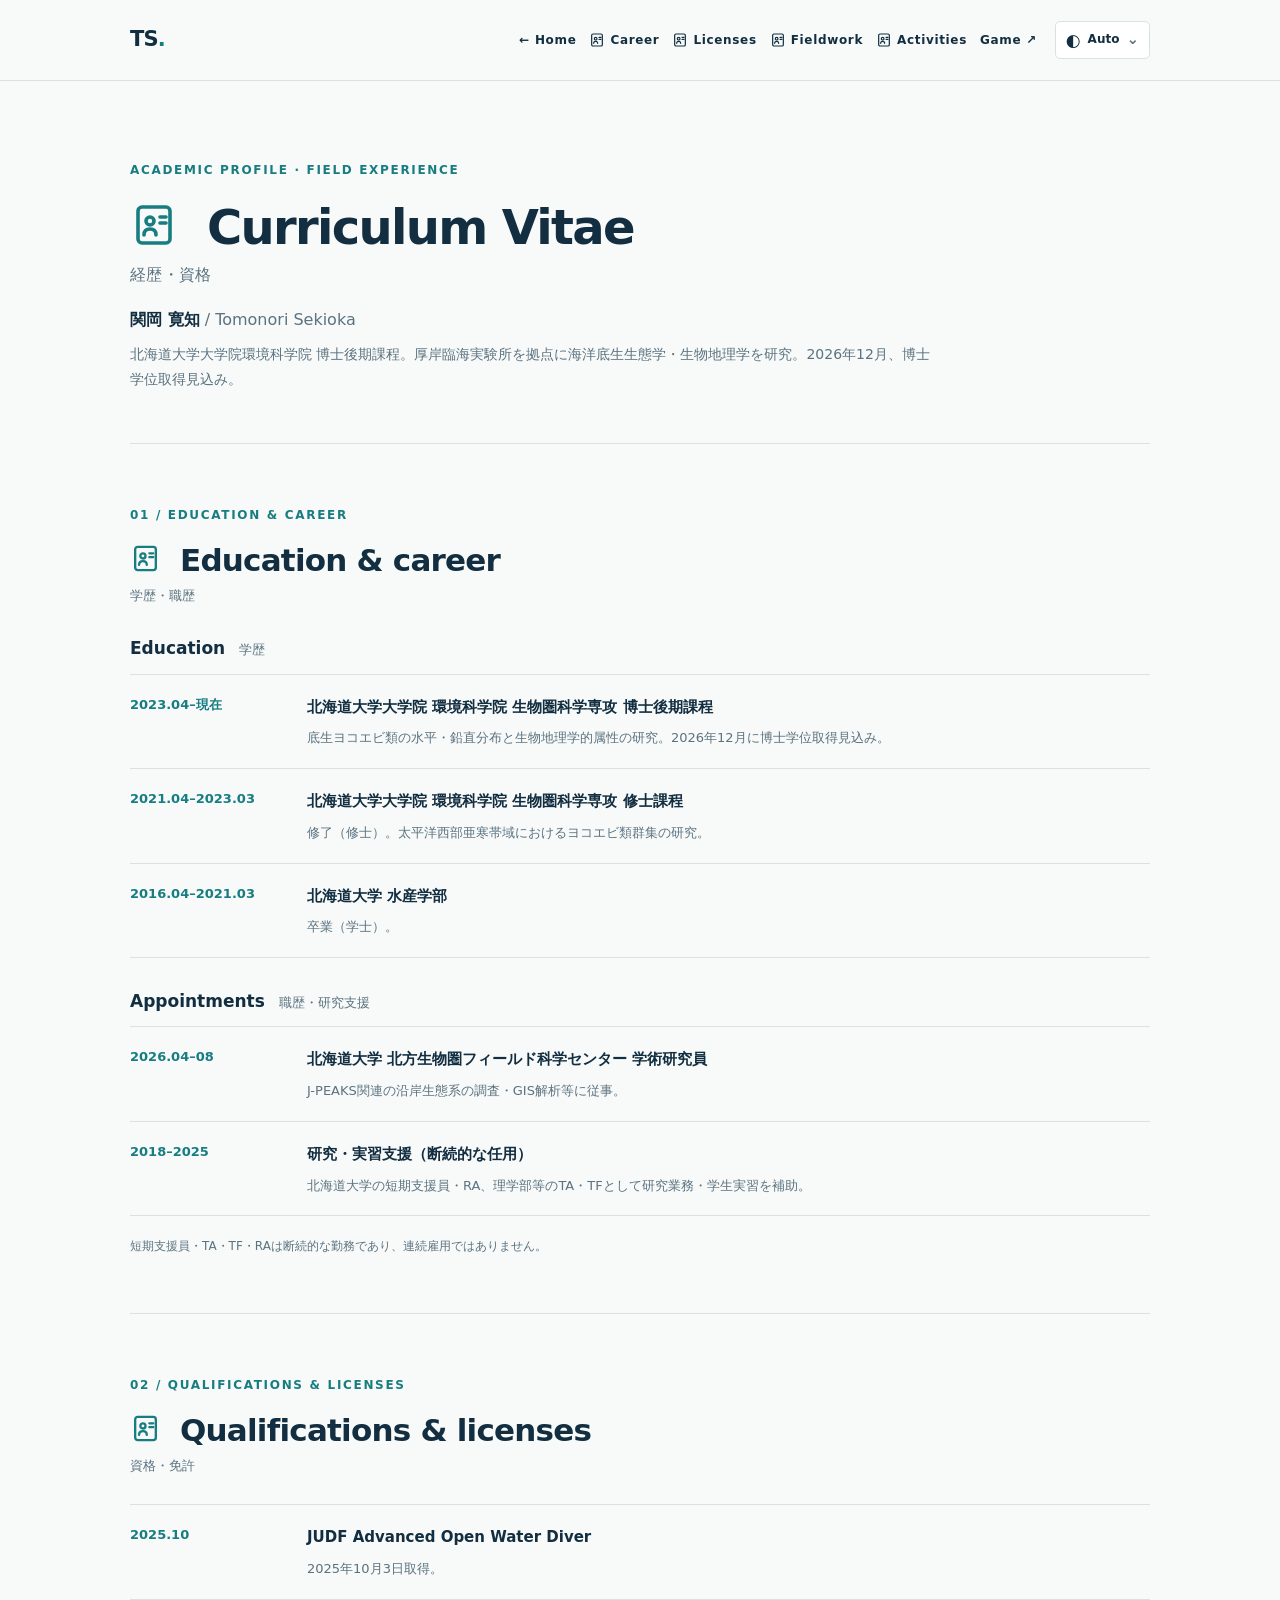
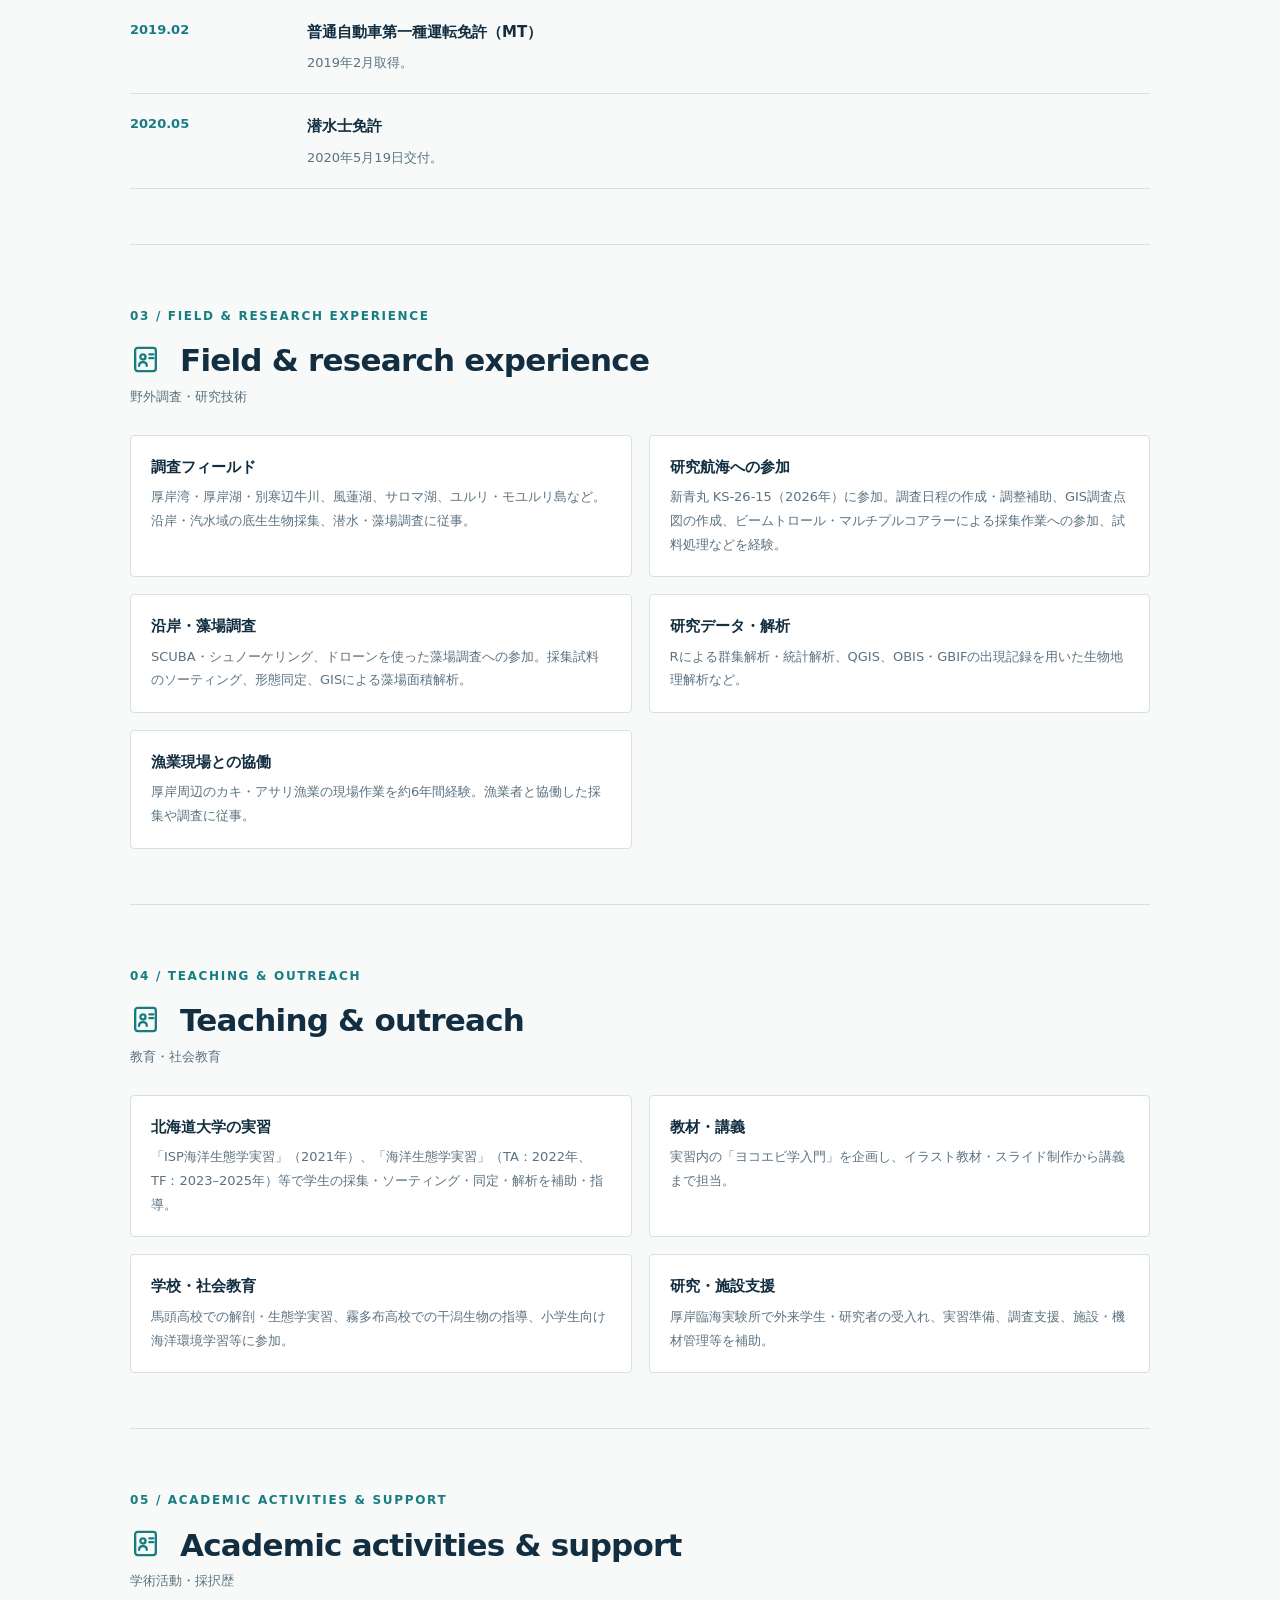
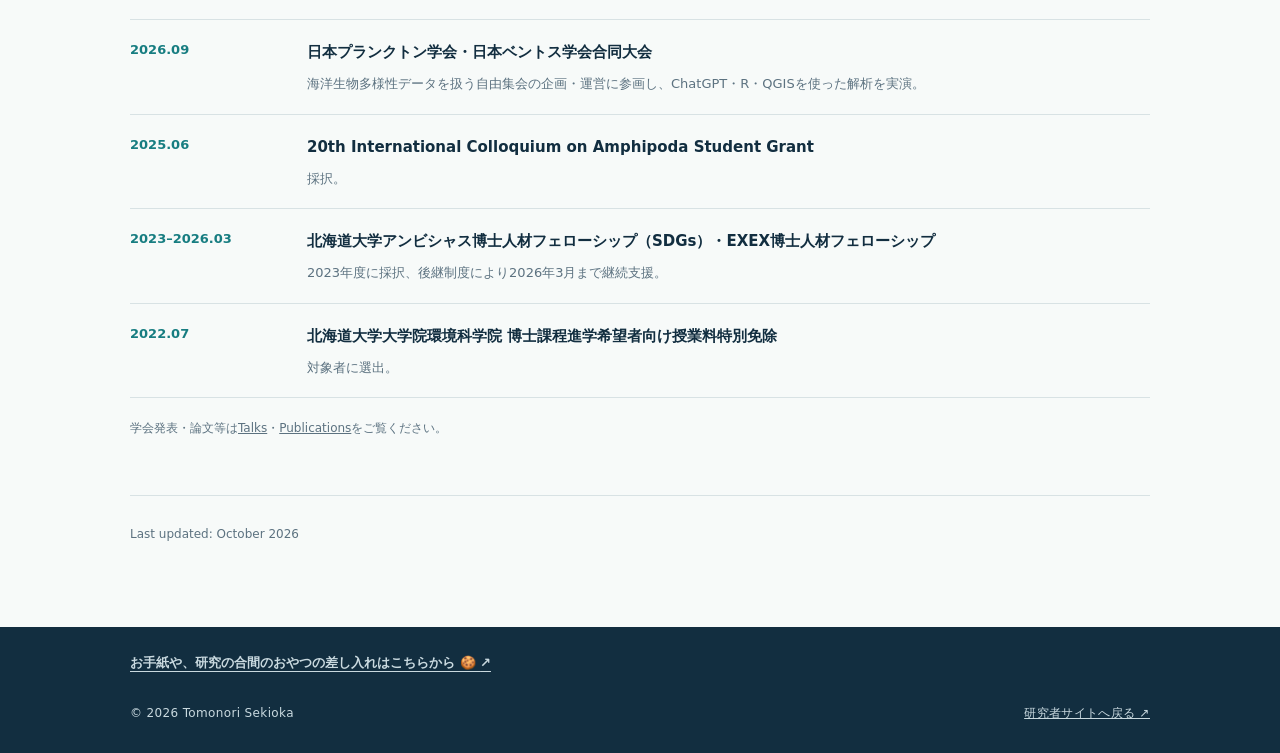
==== commit 1e8c9661: "Correct driving license acquisition to February 2019" ====
--- a/cv.html
+++ b/cv.html
@@ -25,7 +25,7 @@
 <h1><svg class="heading-icon" viewBox="0 0 24 24" fill="none" stroke="currentColor" stroke-width="1.8" stroke-linecap="round" stroke-linejoin="round" aria-hidden="true"><rect x="4" y="3" width="16" height="18" rx="2"/><circle cx="10" cy="10" r="2"/><path d="M7 17c0-2 1-3 3-3s3 1 3 3M15 8h3m-3 3h3"/></svg> Curriculum Vitae <span>経歴・資格</span></h1><p><strong>関岡 寛知</strong> <span lang="en">/ Tomonori Sekioka</span></p>
 <p class="cv-intro-note">北海道大学大学院環境科学院 博士後期課程。厚岸臨海実験所を拠点に海洋底生生態学・生物地理学を研究。2026年12月、博士学位取得見込み。</p></div>
 <section class="cv-block" id="career"><p class="section-number">01 / EDUCATION & CAREER</p><h2><svg class="heading-icon" viewBox="0 0 24 24" fill="none" stroke="currentColor" stroke-width="1.8" stroke-linecap="round" stroke-linejoin="round" aria-hidden="true"><rect x="4" y="3" width="16" height="18" rx="2"/><circle cx="10" cy="10" r="2"/><path d="M7 17c0-2 1-3 3-3s3 1 3 3M15 8h3m-3 3h3"/></svg> Education & career <span>学歴・職歴</span></h2><h3>Education <span>学歴</span></h3><div class="cv-timeline"><article><time>2023.04–現在</time><div><strong>北海道大学大学院 環境科学院 生物圏科学専攻 博士後期課程</strong><p>底生ヨコエビ類の水平・鉛直分布と生物地理学的属性の研究。2026年12月に博士学位取得見込み。</p></div></article><article><time>2021.04–2023.03</time><div><strong>北海道大学大学院 環境科学院 生物圏科学専攻 修士課程</strong><p>修了（修士）。太平洋西部亜寒帯域におけるヨコエビ類群集の研究。</p></div></article><article><time>2016.04–2021.03</time><div><strong>北海道大学 水産学部</strong><p>卒業（学士）。</p></div></article></div><h3>Appointments <span>職歴・研究支援</span></h3><div class="cv-timeline"><article><time>2026.04–08</time><div><strong>北海道大学 北方生物圏フィールド科学センター 学術研究員</strong><p>J-PEAKS関連の沿岸生態系の調査・GIS解析等に従事。</p></div></article><article><time>2018–2025</time><div><strong>研究・実習支援（断続的な任用）</strong><p>北海道大学の短期支援員・RA、理学部等のTA・TFとして研究業務・学生実習を補助。</p></div></article></div><p class="cv-footnote">短期支援員・TA・TF・RAは断続的な勤務であり、連続雇用ではありません。</p></section>
-<section class="cv-block" id="qualifications"><p class="section-number">02 / QUALIFICATIONS & LICENSES</p><h2><svg class="heading-icon" viewBox="0 0 24 24" fill="none" stroke="currentColor" stroke-width="1.8" stroke-linecap="round" stroke-linejoin="round" aria-hidden="true"><rect x="4" y="3" width="16" height="18" rx="2"/><circle cx="10" cy="10" r="2"/><path d="M7 17c0-2 1-3 3-3s3 1 3 3M15 8h3m-3 3h3"/></svg> Qualifications & licenses <span>資格・免許</span></h2><div class="cv-timeline"><article><time>2025.10</time><div><strong>JUDF Advanced Open Water Diver</strong><p>2025年10月3日取得。</p></div></article><article><time>2024.05</time><div><strong>普通自動車第一種運転免許（MT）</strong><p>2024年5月14日取得。</p></div></article><article><time>2020.05</time><div><strong>潜水士免許</strong><p>2020年5月19日交付。</p></div></article></div></section>
+<section class="cv-block" id="qualifications"><p class="section-number">02 / QUALIFICATIONS & LICENSES</p><h2><svg class="heading-icon" viewBox="0 0 24 24" fill="none" stroke="currentColor" stroke-width="1.8" stroke-linecap="round" stroke-linejoin="round" aria-hidden="true"><rect x="4" y="3" width="16" height="18" rx="2"/><circle cx="10" cy="10" r="2"/><path d="M7 17c0-2 1-3 3-3s3 1 3 3M15 8h3m-3 3h3"/></svg> Qualifications & licenses <span>資格・免許</span></h2><div class="cv-timeline"><article><time>2025.10</time><div><strong>JUDF Advanced Open Water Diver</strong><p>2025年10月3日取得。</p></div></article><article><time>2019.02</time><div><strong>普通自動車第一種運転免許（MT）</strong><p>2019年2月取得。</p></div></article><article><time>2020.05</time><div><strong>潜水士免許</strong><p>2020年5月19日交付。</p></div></article></div></section>
 <section class="cv-block" id="fieldwork"><p class="section-number">03 / FIELD & RESEARCH EXPERIENCE</p><h2><svg class="heading-icon" viewBox="0 0 24 24" fill="none" stroke="currentColor" stroke-width="1.8" stroke-linecap="round" stroke-linejoin="round" aria-hidden="true"><rect x="4" y="3" width="16" height="18" rx="2"/><circle cx="10" cy="10" r="2"/><path d="M7 17c0-2 1-3 3-3s3 1 3 3M15 8h3m-3 3h3"/></svg> Field & research experience <span>野外調査・研究技術</span></h2><div class="cv-detail-grid"><article><h3>調査フィールド</h3><p>厚岸湾・厚岸湖・別寒辺牛川、風蓮湖、サロマ湖、ユルリ・モユルリ島など。沿岸・汽水域の底生生物採集、潜水・藻場調査に従事。</p></article><article><h3>研究航海への参加</h3><p>新青丸 KS-26-15（2026年）に参加。調査日程の作成・調整補助、GIS調査点図の作成、ビームトロール・マルチプルコアラーによる採集作業への参加、試料処理などを経験。</p></article><article><h3>沿岸・藻場調査</h3><p>SCUBA・シュノーケリング、ドローンを使った藻場調査への参加。採集試料のソーティング、形態同定、GISによる藻場面積解析。</p></article><article><h3>研究データ・解析</h3><p>Rによる群集解析・統計解析、QGIS、OBIS・GBIFの出現記録を用いた生物地理解析など。</p></article><article><h3>漁業現場との協働</h3><p>厚岸周辺のカキ・アサリ漁業の現場作業を約6年間経験。漁業者と協働した採集や調査に従事。</p></article></div></section>
 <section class="cv-block" id="teaching-experience"><p class="section-number">04 / TEACHING & OUTREACH</p><h2><svg class="heading-icon" viewBox="0 0 24 24" fill="none" stroke="currentColor" stroke-width="1.8" stroke-linecap="round" stroke-linejoin="round" aria-hidden="true"><rect x="4" y="3" width="16" height="18" rx="2"/><circle cx="10" cy="10" r="2"/><path d="M7 17c0-2 1-3 3-3s3 1 3 3M15 8h3m-3 3h3"/></svg> Teaching & outreach <span>教育・社会教育</span></h2><div class="cv-detail-grid"><article><h3>北海道大学の実習</h3><p>「ISP海洋生態学実習」（2021年）、「海洋生態学実習」（TA：2022年、TF：2023–2025年）等で学生の採集・ソーティング・同定・解析を補助・指導。</p></article><article><h3>教材・講義</h3><p>実習内の「ヨコエビ学入門」を企画し、イラスト教材・スライド制作から講義まで担当。</p></article><article><h3>学校・社会教育</h3><p>馬頭高校での解剖・生態学実習、霧多布高校での干潟生物の指導、小学生向け海洋環境学習等に参加。</p></article><article><h3>研究・施設支援</h3><p>厚岸臨海実験所で外来学生・研究者の受入れ、実習準備、調査支援、施設・機材管理等を補助。</p></article></div></section>
 <section class="cv-block" id="academic-activities"><p class="section-number">05 / ACADEMIC ACTIVITIES & SUPPORT</p><h2><svg class="heading-icon" viewBox="0 0 24 24" fill="none" stroke="currentColor" stroke-width="1.8" stroke-linecap="round" stroke-linejoin="round" aria-hidden="true"><rect x="4" y="3" width="16" height="18" rx="2"/><circle cx="10" cy="10" r="2"/><path d="M7 17c0-2 1-3 3-3s3 1 3 3M15 8h3m-3 3h3"/></svg> Academic activities & support <span>学術活動・採択歴</span></h2><div class="cv-timeline"><article><time>2026.09</time><div><strong>日本プランクトン学会・日本ベントス学会合同大会</strong><p>海洋生物多様性データを扱う自由集会の企画・運営に参画し、ChatGPT・R・QGISを使った解析を実演。</p></div></article><article><time>2025.06</time><div><strong>20th International Colloquium on Amphipoda Student Grant</strong><p>採択。</p></div></article><article><time>2023–2026.03</time><div><strong>北海道大学アンビシャス博士人材フェローシップ（SDGs）・EXEX博士人材フェローシップ</strong><p>2023年度に採択、後継制度により2026年3月まで継続支援。</p></div></article><article><time>2022.07</time><div><strong>北海道大学大学院環境科学院 博士課程進学希望者向け授業料特別免除</strong><p>対象者に選出。</p></div></article></div><p class="cv-footnote">学会発表・論文等は<a href="index.html#presentations">Talks</a>・<a href="index.html#publications">Publications</a>をご覧ください。</p></section>
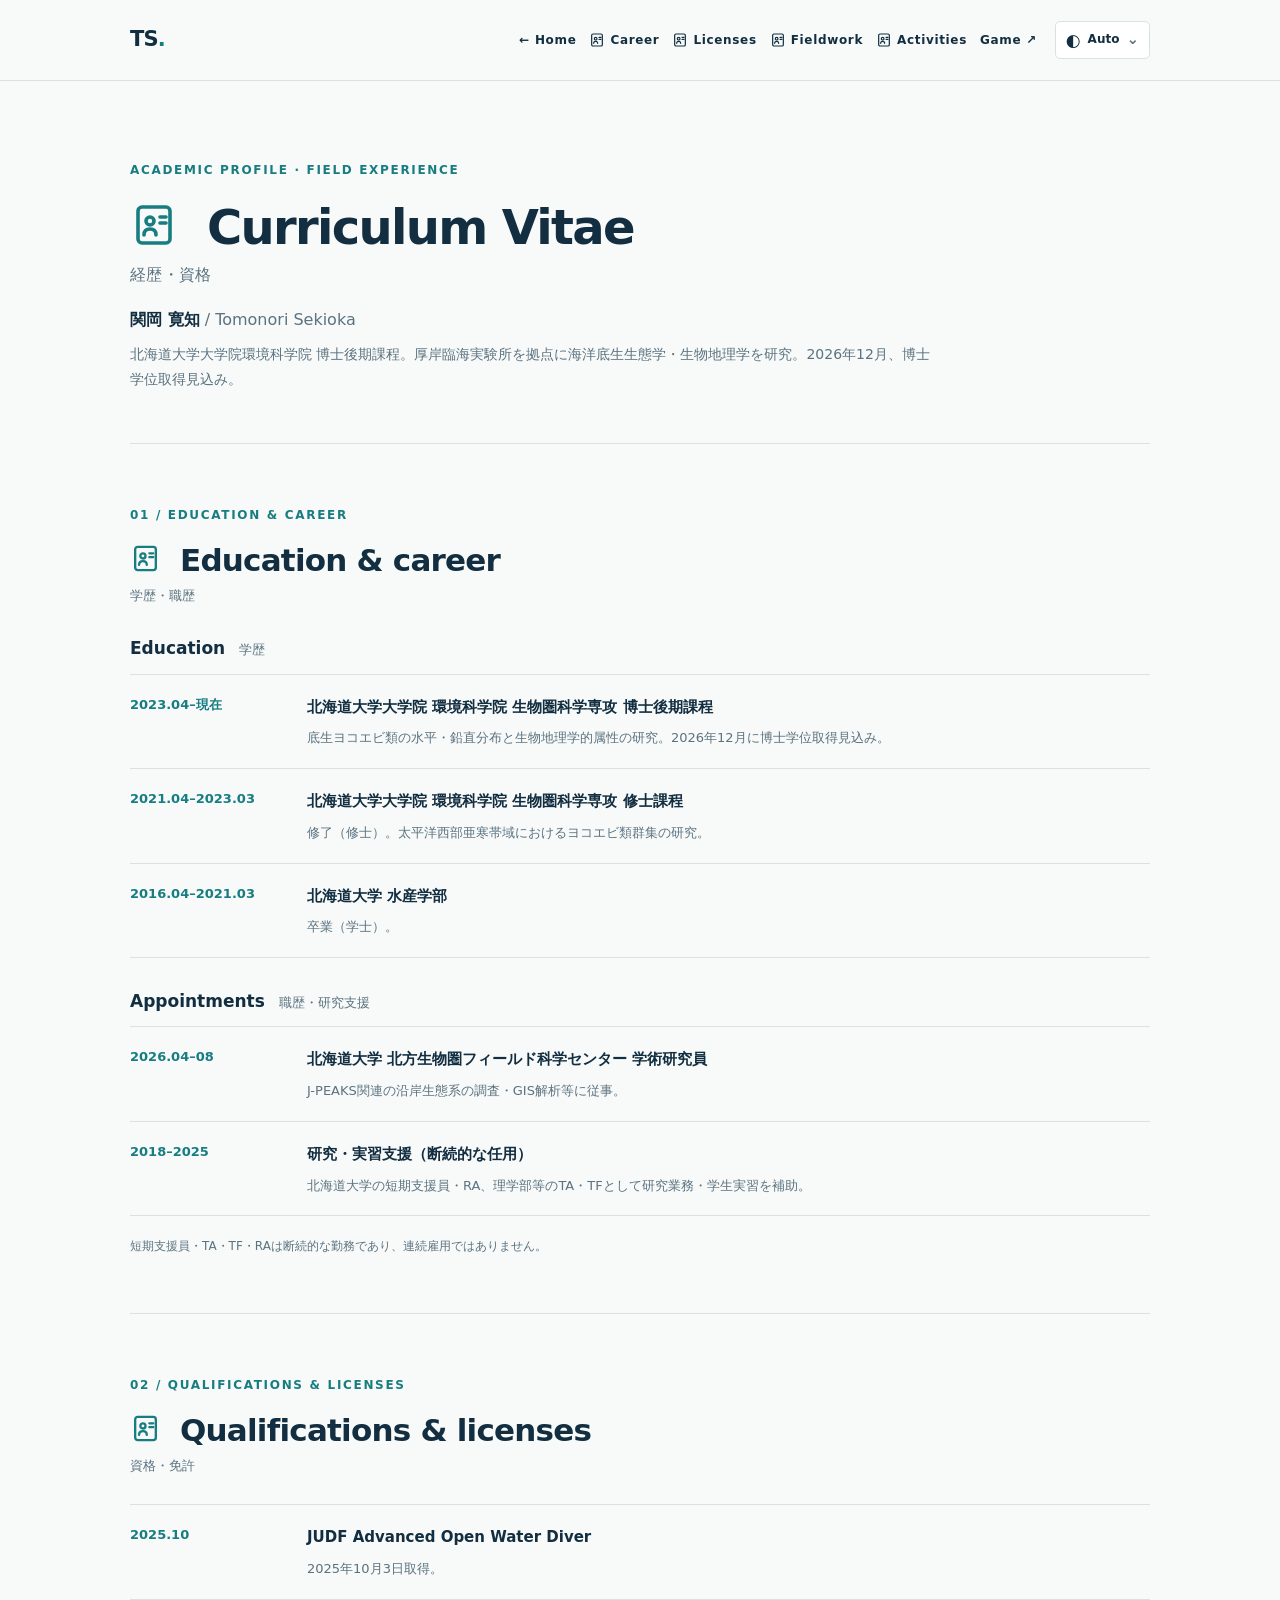
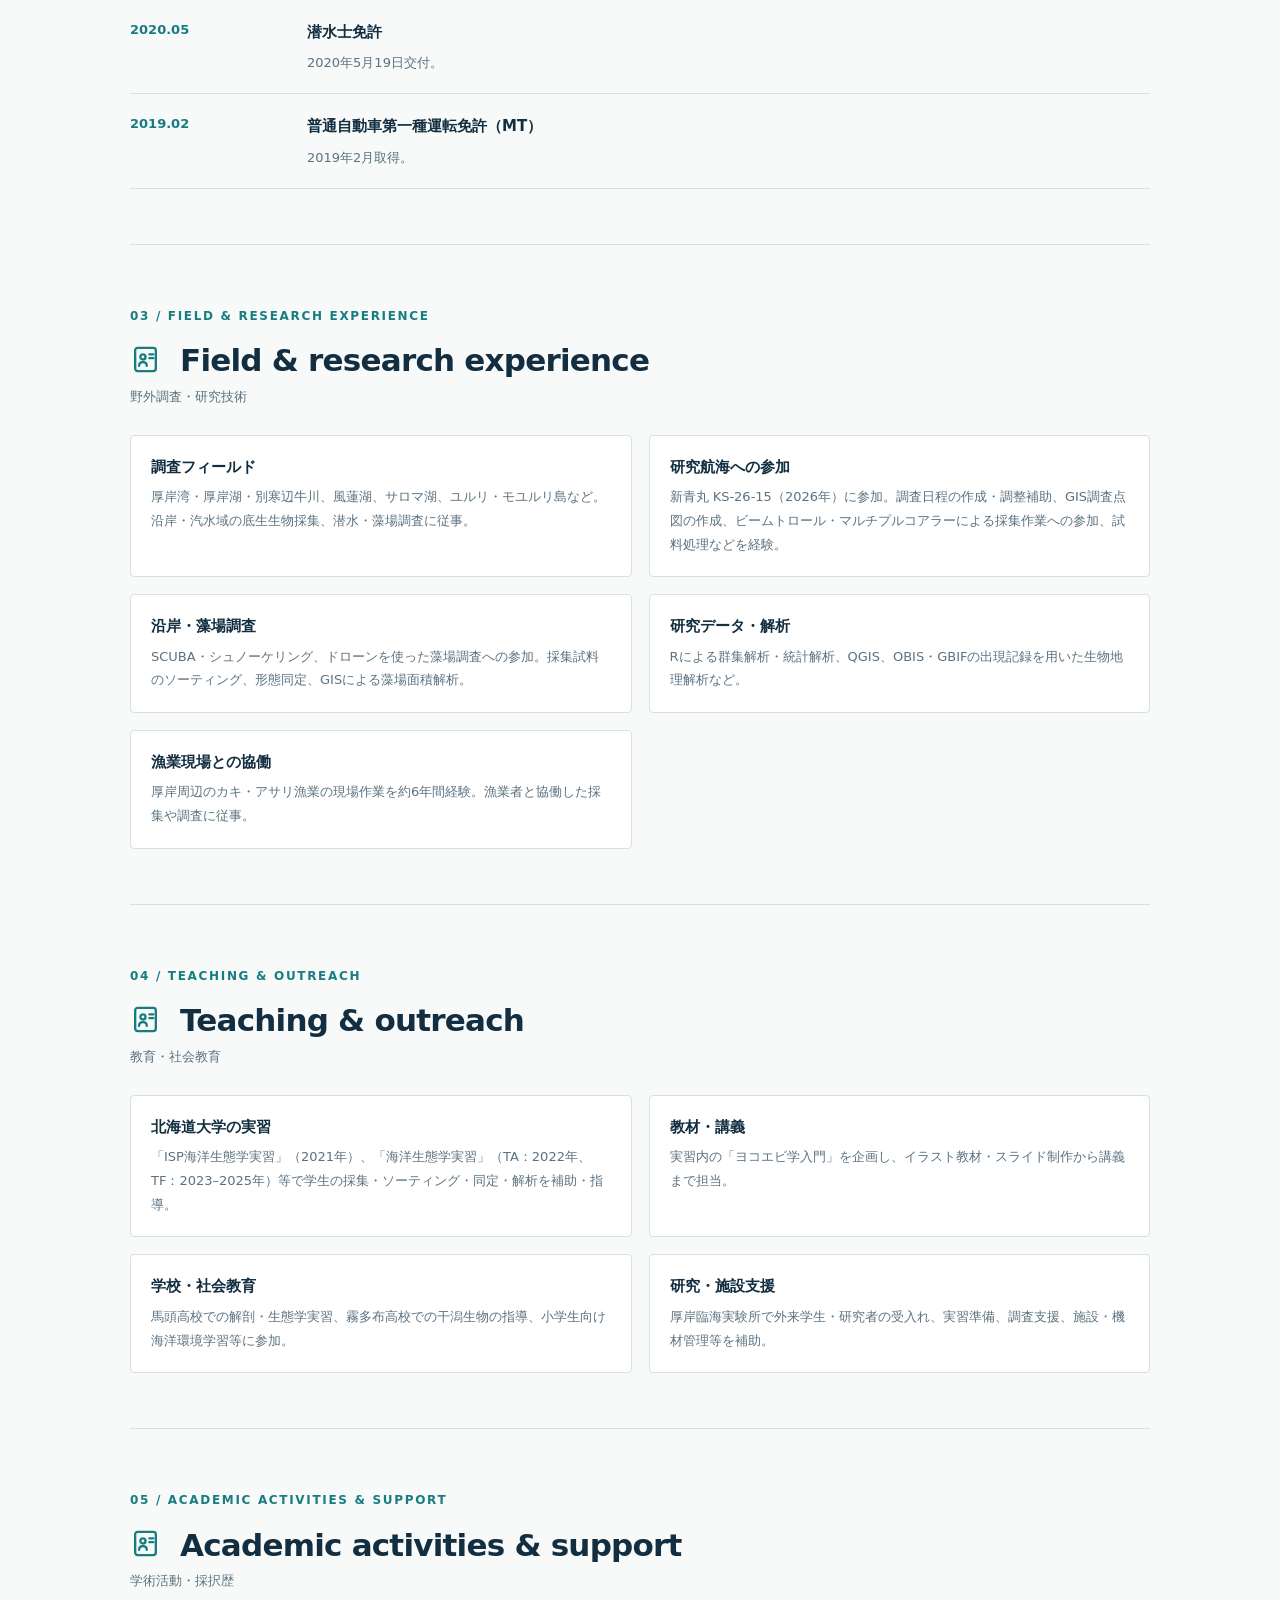
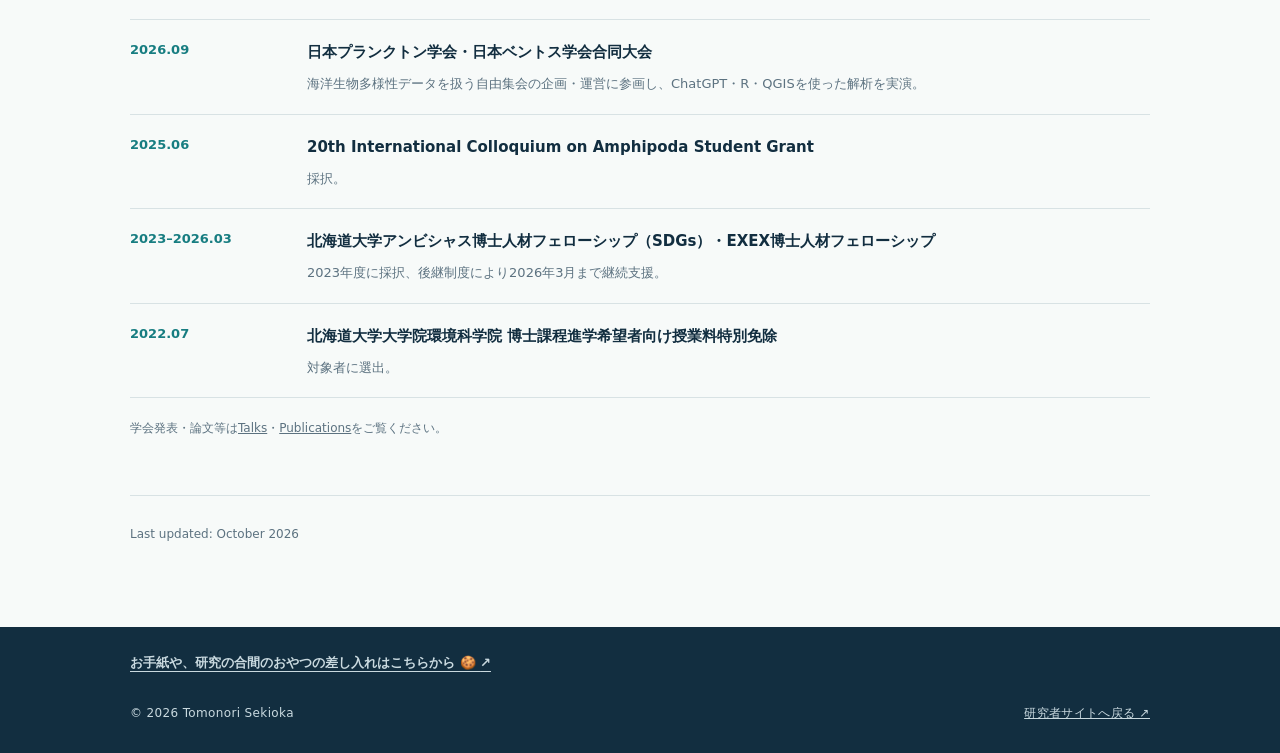
==== commit 958e8720: "Sort qualifications by year newest first" ====
--- a/cv.html
+++ b/cv.html
@@ -25,7 +25,7 @@
 <h1><svg class="heading-icon" viewBox="0 0 24 24" fill="none" stroke="currentColor" stroke-width="1.8" stroke-linecap="round" stroke-linejoin="round" aria-hidden="true"><rect x="4" y="3" width="16" height="18" rx="2"/><circle cx="10" cy="10" r="2"/><path d="M7 17c0-2 1-3 3-3s3 1 3 3M15 8h3m-3 3h3"/></svg> Curriculum Vitae <span>経歴・資格</span></h1><p><strong>関岡 寛知</strong> <span lang="en">/ Tomonori Sekioka</span></p>
 <p class="cv-intro-note">北海道大学大学院環境科学院 博士後期課程。厚岸臨海実験所を拠点に海洋底生生態学・生物地理学を研究。2026年12月、博士学位取得見込み。</p></div>
 <section class="cv-block" id="career"><p class="section-number">01 / EDUCATION & CAREER</p><h2><svg class="heading-icon" viewBox="0 0 24 24" fill="none" stroke="currentColor" stroke-width="1.8" stroke-linecap="round" stroke-linejoin="round" aria-hidden="true"><rect x="4" y="3" width="16" height="18" rx="2"/><circle cx="10" cy="10" r="2"/><path d="M7 17c0-2 1-3 3-3s3 1 3 3M15 8h3m-3 3h3"/></svg> Education & career <span>学歴・職歴</span></h2><h3>Education <span>学歴</span></h3><div class="cv-timeline"><article><time>2023.04–現在</time><div><strong>北海道大学大学院 環境科学院 生物圏科学専攻 博士後期課程</strong><p>底生ヨコエビ類の水平・鉛直分布と生物地理学的属性の研究。2026年12月に博士学位取得見込み。</p></div></article><article><time>2021.04–2023.03</time><div><strong>北海道大学大学院 環境科学院 生物圏科学専攻 修士課程</strong><p>修了（修士）。太平洋西部亜寒帯域におけるヨコエビ類群集の研究。</p></div></article><article><time>2016.04–2021.03</time><div><strong>北海道大学 水産学部</strong><p>卒業（学士）。</p></div></article></div><h3>Appointments <span>職歴・研究支援</span></h3><div class="cv-timeline"><article><time>2026.04–08</time><div><strong>北海道大学 北方生物圏フィールド科学センター 学術研究員</strong><p>J-PEAKS関連の沿岸生態系の調査・GIS解析等に従事。</p></div></article><article><time>2018–2025</time><div><strong>研究・実習支援（断続的な任用）</strong><p>北海道大学の短期支援員・RA、理学部等のTA・TFとして研究業務・学生実習を補助。</p></div></article></div><p class="cv-footnote">短期支援員・TA・TF・RAは断続的な勤務であり、連続雇用ではありません。</p></section>
-<section class="cv-block" id="qualifications"><p class="section-number">02 / QUALIFICATIONS & LICENSES</p><h2><svg class="heading-icon" viewBox="0 0 24 24" fill="none" stroke="currentColor" stroke-width="1.8" stroke-linecap="round" stroke-linejoin="round" aria-hidden="true"><rect x="4" y="3" width="16" height="18" rx="2"/><circle cx="10" cy="10" r="2"/><path d="M7 17c0-2 1-3 3-3s3 1 3 3M15 8h3m-3 3h3"/></svg> Qualifications & licenses <span>資格・免許</span></h2><div class="cv-timeline"><article><time>2025.10</time><div><strong>JUDF Advanced Open Water Diver</strong><p>2025年10月3日取得。</p></div></article><article><time>2019.02</time><div><strong>普通自動車第一種運転免許（MT）</strong><p>2019年2月取得。</p></div></article><article><time>2020.05</time><div><strong>潜水士免許</strong><p>2020年5月19日交付。</p></div></article></div></section>
+<section class="cv-block" id="qualifications"><p class="section-number">02 / QUALIFICATIONS & LICENSES</p><h2><svg class="heading-icon" viewBox="0 0 24 24" fill="none" stroke="currentColor" stroke-width="1.8" stroke-linecap="round" stroke-linejoin="round" aria-hidden="true"><rect x="4" y="3" width="16" height="18" rx="2"/><circle cx="10" cy="10" r="2"/><path d="M7 17c0-2 1-3 3-3s3 1 3 3M15 8h3m-3 3h3"/></svg> Qualifications & licenses <span>資格・免許</span></h2><div class="cv-timeline"><article><time>2025.10</time><div><strong>JUDF Advanced Open Water Diver</strong><p>2025年10月3日取得。</p></div></article><article><time>2020.05</time><div><strong>潜水士免許</strong><p>2020年5月19日交付。</p></div></article><article><time>2019.02</time><div><strong>普通自動車第一種運転免許（MT）</strong><p>2019年2月取得。</p></div></article></div></section>
 <section class="cv-block" id="fieldwork"><p class="section-number">03 / FIELD & RESEARCH EXPERIENCE</p><h2><svg class="heading-icon" viewBox="0 0 24 24" fill="none" stroke="currentColor" stroke-width="1.8" stroke-linecap="round" stroke-linejoin="round" aria-hidden="true"><rect x="4" y="3" width="16" height="18" rx="2"/><circle cx="10" cy="10" r="2"/><path d="M7 17c0-2 1-3 3-3s3 1 3 3M15 8h3m-3 3h3"/></svg> Field & research experience <span>野外調査・研究技術</span></h2><div class="cv-detail-grid"><article><h3>調査フィールド</h3><p>厚岸湾・厚岸湖・別寒辺牛川、風蓮湖、サロマ湖、ユルリ・モユルリ島など。沿岸・汽水域の底生生物採集、潜水・藻場調査に従事。</p></article><article><h3>研究航海への参加</h3><p>新青丸 KS-26-15（2026年）に参加。調査日程の作成・調整補助、GIS調査点図の作成、ビームトロール・マルチプルコアラーによる採集作業への参加、試料処理などを経験。</p></article><article><h3>沿岸・藻場調査</h3><p>SCUBA・シュノーケリング、ドローンを使った藻場調査への参加。採集試料のソーティング、形態同定、GISによる藻場面積解析。</p></article><article><h3>研究データ・解析</h3><p>Rによる群集解析・統計解析、QGIS、OBIS・GBIFの出現記録を用いた生物地理解析など。</p></article><article><h3>漁業現場との協働</h3><p>厚岸周辺のカキ・アサリ漁業の現場作業を約6年間経験。漁業者と協働した採集や調査に従事。</p></article></div></section>
 <section class="cv-block" id="teaching-experience"><p class="section-number">04 / TEACHING & OUTREACH</p><h2><svg class="heading-icon" viewBox="0 0 24 24" fill="none" stroke="currentColor" stroke-width="1.8" stroke-linecap="round" stroke-linejoin="round" aria-hidden="true"><rect x="4" y="3" width="16" height="18" rx="2"/><circle cx="10" cy="10" r="2"/><path d="M7 17c0-2 1-3 3-3s3 1 3 3M15 8h3m-3 3h3"/></svg> Teaching & outreach <span>教育・社会教育</span></h2><div class="cv-detail-grid"><article><h3>北海道大学の実習</h3><p>「ISP海洋生態学実習」（2021年）、「海洋生態学実習」（TA：2022年、TF：2023–2025年）等で学生の採集・ソーティング・同定・解析を補助・指導。</p></article><article><h3>教材・講義</h3><p>実習内の「ヨコエビ学入門」を企画し、イラスト教材・スライド制作から講義まで担当。</p></article><article><h3>学校・社会教育</h3><p>馬頭高校での解剖・生態学実習、霧多布高校での干潟生物の指導、小学生向け海洋環境学習等に参加。</p></article><article><h3>研究・施設支援</h3><p>厚岸臨海実験所で外来学生・研究者の受入れ、実習準備、調査支援、施設・機材管理等を補助。</p></article></div></section>
 <section class="cv-block" id="academic-activities"><p class="section-number">05 / ACADEMIC ACTIVITIES & SUPPORT</p><h2><svg class="heading-icon" viewBox="0 0 24 24" fill="none" stroke="currentColor" stroke-width="1.8" stroke-linecap="round" stroke-linejoin="round" aria-hidden="true"><rect x="4" y="3" width="16" height="18" rx="2"/><circle cx="10" cy="10" r="2"/><path d="M7 17c0-2 1-3 3-3s3 1 3 3M15 8h3m-3 3h3"/></svg> Academic activities & support <span>学術活動・採択歴</span></h2><div class="cv-timeline"><article><time>2026.09</time><div><strong>日本プランクトン学会・日本ベントス学会合同大会</strong><p>海洋生物多様性データを扱う自由集会の企画・運営に参画し、ChatGPT・R・QGISを使った解析を実演。</p></div></article><article><time>2025.06</time><div><strong>20th International Colloquium on Amphipoda Student Grant</strong><p>採択。</p></div></article><article><time>2023–2026.03</time><div><strong>北海道大学アンビシャス博士人材フェローシップ（SDGs）・EXEX博士人材フェローシップ</strong><p>2023年度に採択、後継制度により2026年3月まで継続支援。</p></div></article><article><time>2022.07</time><div><strong>北海道大学大学院環境科学院 博士課程進学希望者向け授業料特別免除</strong><p>対象者に選出。</p></div></article></div><p class="cv-footnote">学会発表・論文等は<a href="index.html#presentations">Talks</a>・<a href="index.html#publications">Publications</a>をご覧ください。</p></section>
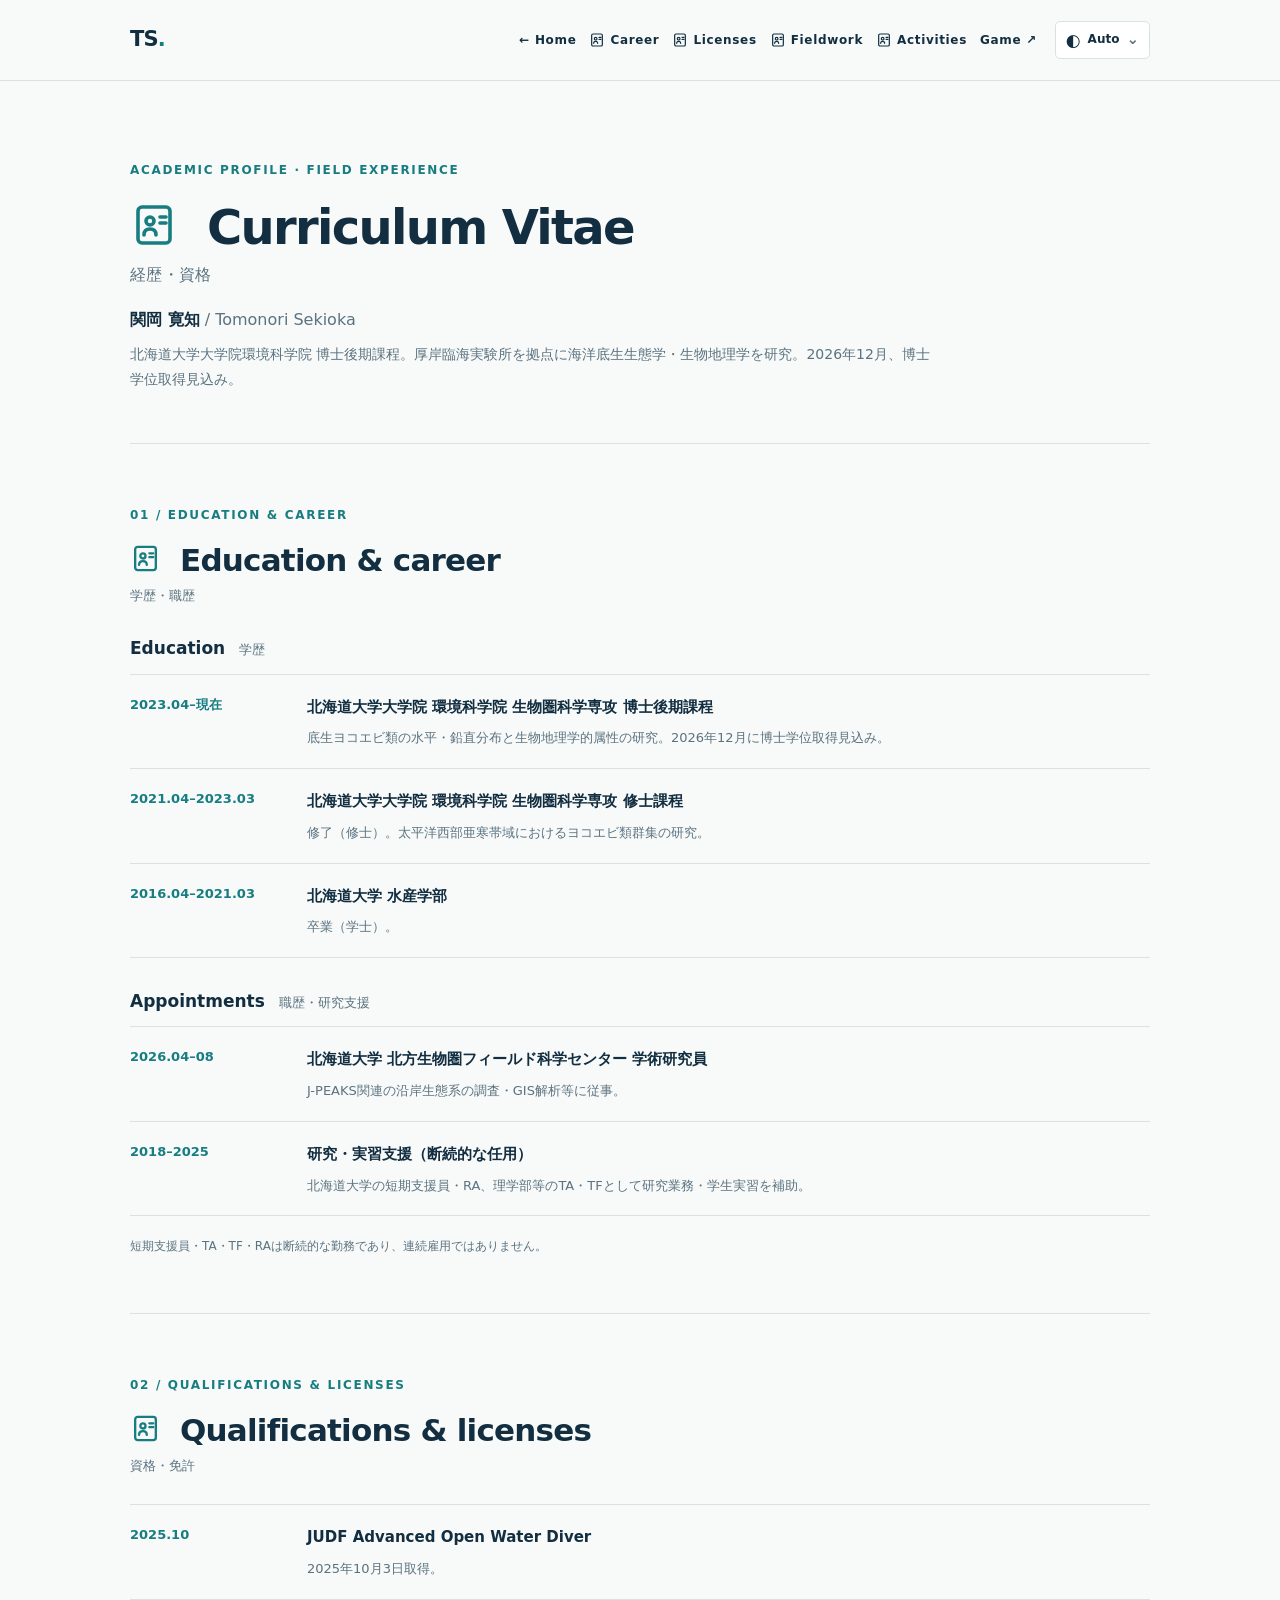
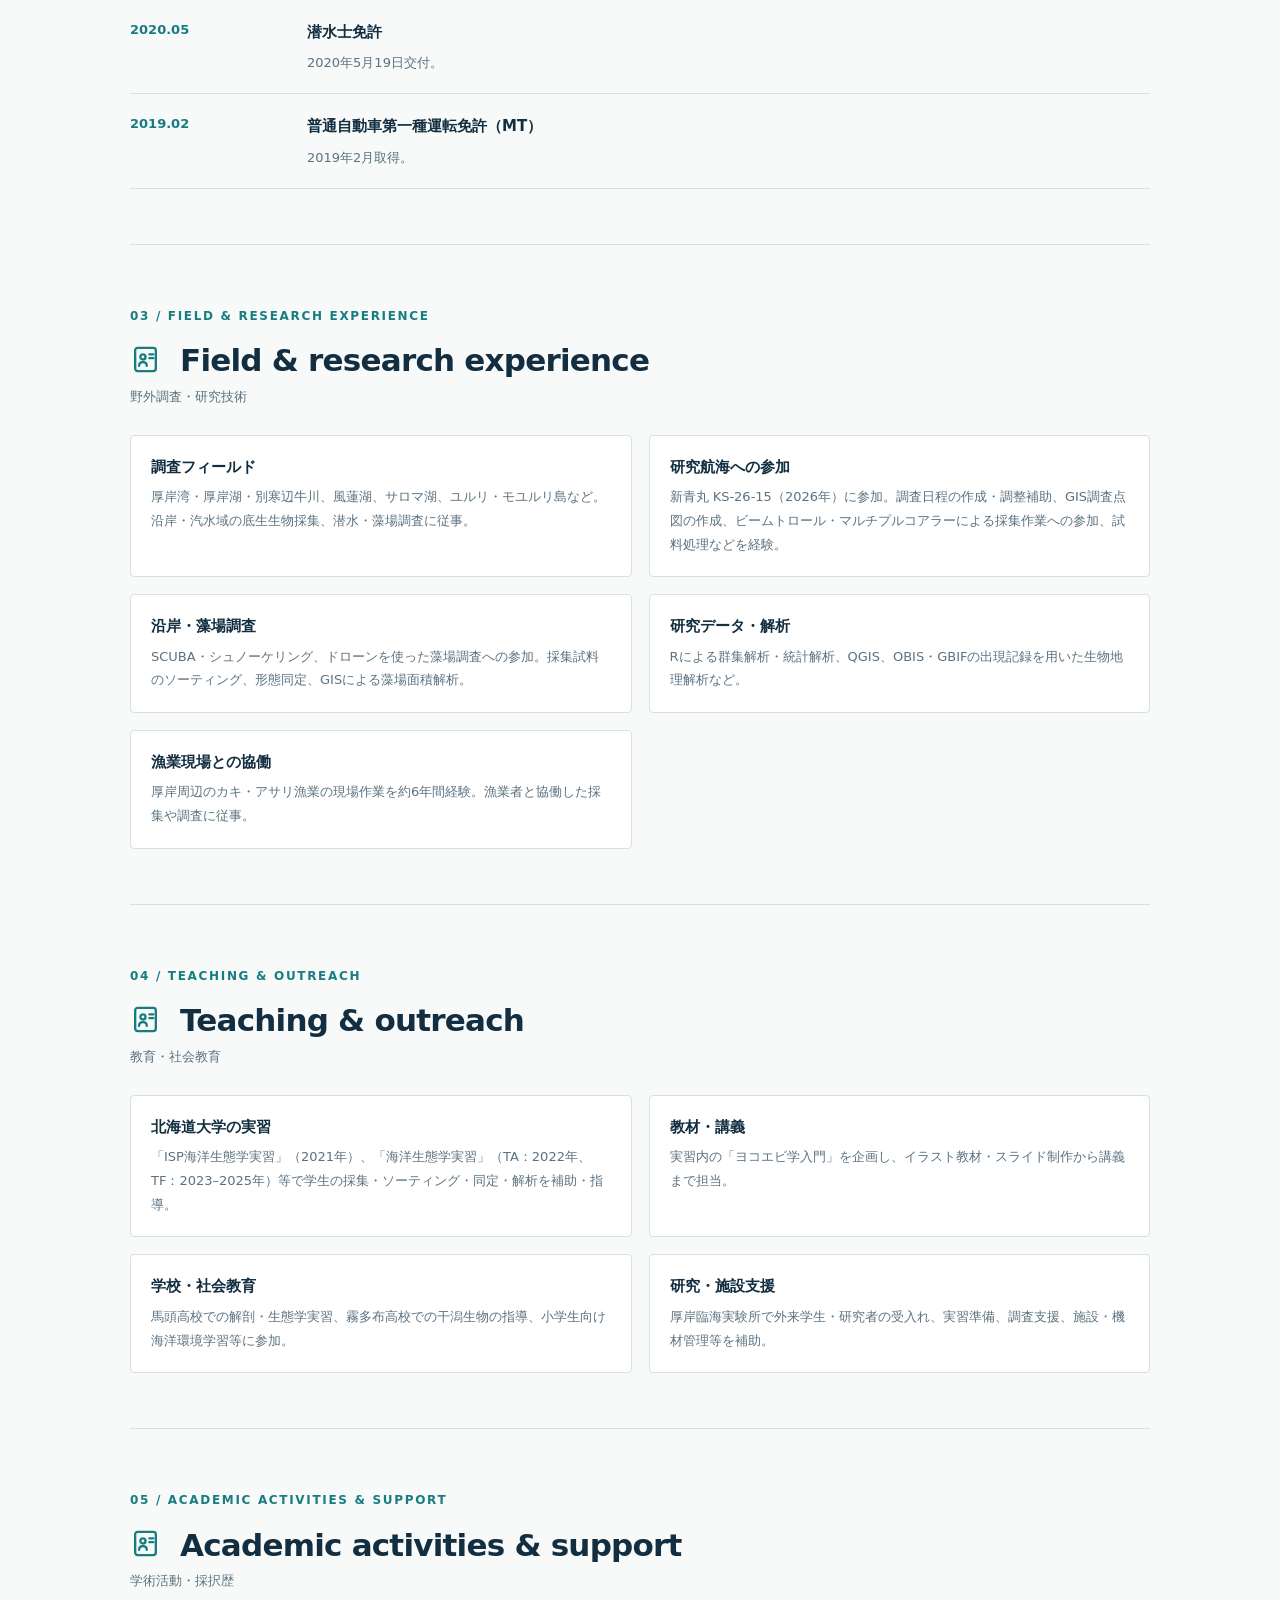
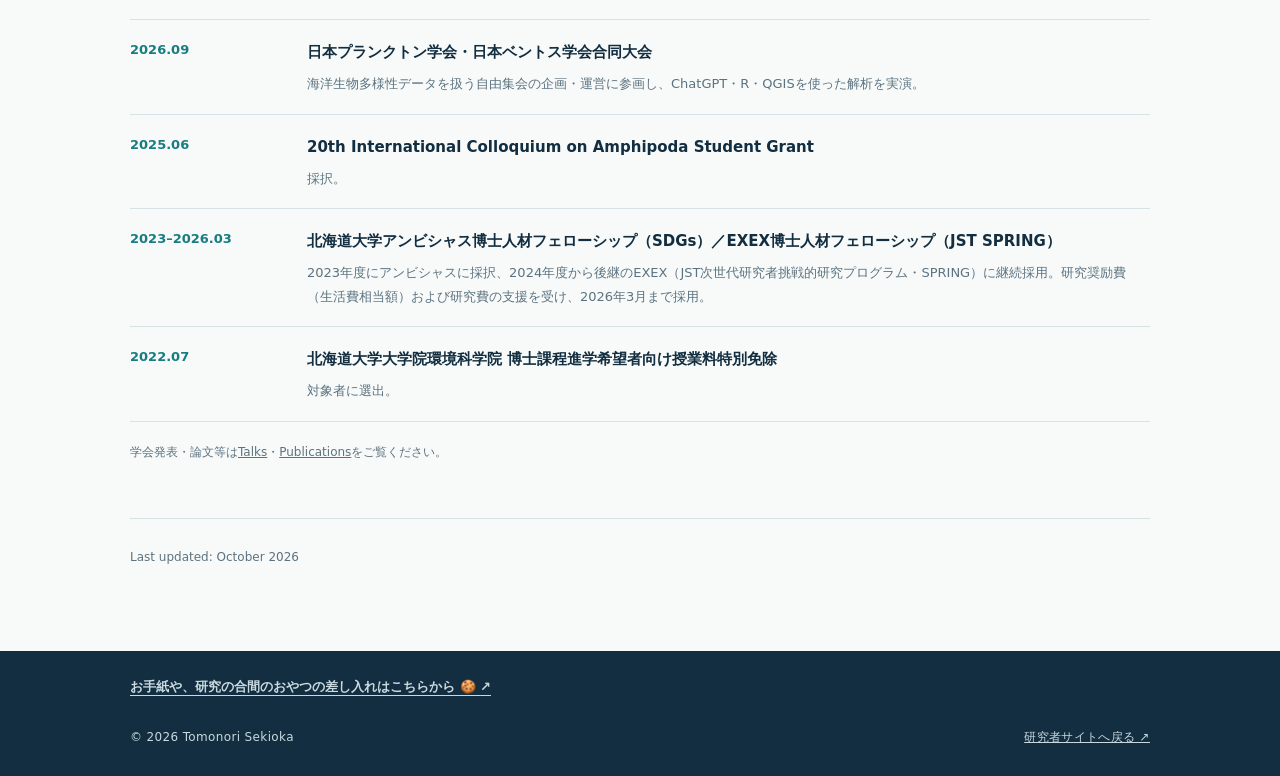
==== commit c150f050: "Clarify Ambitious and JST SPRING EXEX fellowship funding and living stipend" ====
--- a/cv.html
+++ b/cv.html
@@ -28,7 +28,7 @@
 <section class="cv-block" id="qualifications"><p class="section-number">02 / QUALIFICATIONS & LICENSES</p><h2><svg class="heading-icon" viewBox="0 0 24 24" fill="none" stroke="currentColor" stroke-width="1.8" stroke-linecap="round" stroke-linejoin="round" aria-hidden="true"><rect x="4" y="3" width="16" height="18" rx="2"/><circle cx="10" cy="10" r="2"/><path d="M7 17c0-2 1-3 3-3s3 1 3 3M15 8h3m-3 3h3"/></svg> Qualifications & licenses <span>資格・免許</span></h2><div class="cv-timeline"><article><time>2025.10</time><div><strong>JUDF Advanced Open Water Diver</strong><p>2025年10月3日取得。</p></div></article><article><time>2020.05</time><div><strong>潜水士免許</strong><p>2020年5月19日交付。</p></div></article><article><time>2019.02</time><div><strong>普通自動車第一種運転免許（MT）</strong><p>2019年2月取得。</p></div></article></div></section>
 <section class="cv-block" id="fieldwork"><p class="section-number">03 / FIELD & RESEARCH EXPERIENCE</p><h2><svg class="heading-icon" viewBox="0 0 24 24" fill="none" stroke="currentColor" stroke-width="1.8" stroke-linecap="round" stroke-linejoin="round" aria-hidden="true"><rect x="4" y="3" width="16" height="18" rx="2"/><circle cx="10" cy="10" r="2"/><path d="M7 17c0-2 1-3 3-3s3 1 3 3M15 8h3m-3 3h3"/></svg> Field & research experience <span>野外調査・研究技術</span></h2><div class="cv-detail-grid"><article><h3>調査フィールド</h3><p>厚岸湾・厚岸湖・別寒辺牛川、風蓮湖、サロマ湖、ユルリ・モユルリ島など。沿岸・汽水域の底生生物採集、潜水・藻場調査に従事。</p></article><article><h3>研究航海への参加</h3><p>新青丸 KS-26-15（2026年）に参加。調査日程の作成・調整補助、GIS調査点図の作成、ビームトロール・マルチプルコアラーによる採集作業への参加、試料処理などを経験。</p></article><article><h3>沿岸・藻場調査</h3><p>SCUBA・シュノーケリング、ドローンを使った藻場調査への参加。採集試料のソーティング、形態同定、GISによる藻場面積解析。</p></article><article><h3>研究データ・解析</h3><p>Rによる群集解析・統計解析、QGIS、OBIS・GBIFの出現記録を用いた生物地理解析など。</p></article><article><h3>漁業現場との協働</h3><p>厚岸周辺のカキ・アサリ漁業の現場作業を約6年間経験。漁業者と協働した採集や調査に従事。</p></article></div></section>
 <section class="cv-block" id="teaching-experience"><p class="section-number">04 / TEACHING & OUTREACH</p><h2><svg class="heading-icon" viewBox="0 0 24 24" fill="none" stroke="currentColor" stroke-width="1.8" stroke-linecap="round" stroke-linejoin="round" aria-hidden="true"><rect x="4" y="3" width="16" height="18" rx="2"/><circle cx="10" cy="10" r="2"/><path d="M7 17c0-2 1-3 3-3s3 1 3 3M15 8h3m-3 3h3"/></svg> Teaching & outreach <span>教育・社会教育</span></h2><div class="cv-detail-grid"><article><h3>北海道大学の実習</h3><p>「ISP海洋生態学実習」（2021年）、「海洋生態学実習」（TA：2022年、TF：2023–2025年）等で学生の採集・ソーティング・同定・解析を補助・指導。</p></article><article><h3>教材・講義</h3><p>実習内の「ヨコエビ学入門」を企画し、イラスト教材・スライド制作から講義まで担当。</p></article><article><h3>学校・社会教育</h3><p>馬頭高校での解剖・生態学実習、霧多布高校での干潟生物の指導、小学生向け海洋環境学習等に参加。</p></article><article><h3>研究・施設支援</h3><p>厚岸臨海実験所で外来学生・研究者の受入れ、実習準備、調査支援、施設・機材管理等を補助。</p></article></div></section>
-<section class="cv-block" id="academic-activities"><p class="section-number">05 / ACADEMIC ACTIVITIES & SUPPORT</p><h2><svg class="heading-icon" viewBox="0 0 24 24" fill="none" stroke="currentColor" stroke-width="1.8" stroke-linecap="round" stroke-linejoin="round" aria-hidden="true"><rect x="4" y="3" width="16" height="18" rx="2"/><circle cx="10" cy="10" r="2"/><path d="M7 17c0-2 1-3 3-3s3 1 3 3M15 8h3m-3 3h3"/></svg> Academic activities & support <span>学術活動・採択歴</span></h2><div class="cv-timeline"><article><time>2026.09</time><div><strong>日本プランクトン学会・日本ベントス学会合同大会</strong><p>海洋生物多様性データを扱う自由集会の企画・運営に参画し、ChatGPT・R・QGISを使った解析を実演。</p></div></article><article><time>2025.06</time><div><strong>20th International Colloquium on Amphipoda Student Grant</strong><p>採択。</p></div></article><article><time>2023–2026.03</time><div><strong>北海道大学アンビシャス博士人材フェローシップ（SDGs）・EXEX博士人材フェローシップ</strong><p>2023年度に採択、後継制度により2026年3月まで継続支援。</p></div></article><article><time>2022.07</time><div><strong>北海道大学大学院環境科学院 博士課程進学希望者向け授業料特別免除</strong><p>対象者に選出。</p></div></article></div><p class="cv-footnote">学会発表・論文等は<a href="index.html#presentations">Talks</a>・<a href="index.html#publications">Publications</a>をご覧ください。</p></section>
+<section class="cv-block" id="academic-activities"><p class="section-number">05 / ACADEMIC ACTIVITIES & SUPPORT</p><h2><svg class="heading-icon" viewBox="0 0 24 24" fill="none" stroke="currentColor" stroke-width="1.8" stroke-linecap="round" stroke-linejoin="round" aria-hidden="true"><rect x="4" y="3" width="16" height="18" rx="2"/><circle cx="10" cy="10" r="2"/><path d="M7 17c0-2 1-3 3-3s3 1 3 3M15 8h3m-3 3h3"/></svg> Academic activities & support <span>学術活動・採択歴</span></h2><div class="cv-timeline"><article><time>2026.09</time><div><strong>日本プランクトン学会・日本ベントス学会合同大会</strong><p>海洋生物多様性データを扱う自由集会の企画・運営に参画し、ChatGPT・R・QGISを使った解析を実演。</p></div></article><article><time>2025.06</time><div><strong>20th International Colloquium on Amphipoda Student Grant</strong><p>採択。</p></div></article><article><time>2023–2026.03</time><div><strong>北海道大学アンビシャス博士人材フェローシップ（SDGs）／EXEX博士人材フェローシップ（JST SPRING）</strong><p>2023年度にアンビシャスに採択、2024年度から後継のEXEX（JST次世代研究者挑戦的研究プログラム・SPRING）に継続採用。研究奨励費（生活費相当額）および研究費の支援を受け、2026年3月まで採用。</p></div></article><article><time>2022.07</time><div><strong>北海道大学大学院環境科学院 博士課程進学希望者向け授業料特別免除</strong><p>対象者に選出。</p></div></article></div><p class="cv-footnote">学会発表・論文等は<a href="index.html#presentations">Talks</a>・<a href="index.html#publications">Publications</a>をご覧ください。</p></section>
 <p class="cv-update">Last updated: October 2026</p></main>
 <footer class="footer"><div class="wrap footer-support"><a href="https://ofuse.me/28787345" target="_blank" rel="noopener noreferrer">お手紙や、研究の合間のおやつの差し入れはこちらから 🍪 <span aria-hidden="true">↗</span></a></div><div class="wrap footer-inner"><span>© 2026 Tomonori Sekioka</span><a href="index.html">研究者サイトへ戻る ↗</a></div></footer>
 <script>(function(){const menu=document.getElementById('theme-menu'),display=document.getElementById('theme-current');const opts=[...document.querySelectorAll('[data-theme-option]')];function refresh(){const setting=document.documentElement.getAttribute('data-theme')||'auto';display.textContent={auto:'Auto',light:'Light',dark:'Dark'}[setting];opts.forEach(b=>b.setAttribute('aria-pressed',String(b.dataset.themeOption===setting)));}opts.forEach(b=>b.addEventListener('click',()=>{const c=b.dataset.themeOption;if(c==='auto'){document.documentElement.removeAttribute('data-theme');try{localStorage.removeItem('ts-theme');}catch(e){}}else{document.documentElement.setAttribute('data-theme',c);try{localStorage.setItem('ts-theme',c);}catch(e){}}refresh();menu.open=false;}));document.addEventListener('click',e=>{if(menu.open&&!menu.contains(e.target))menu.open=false;});refresh();})();</script>
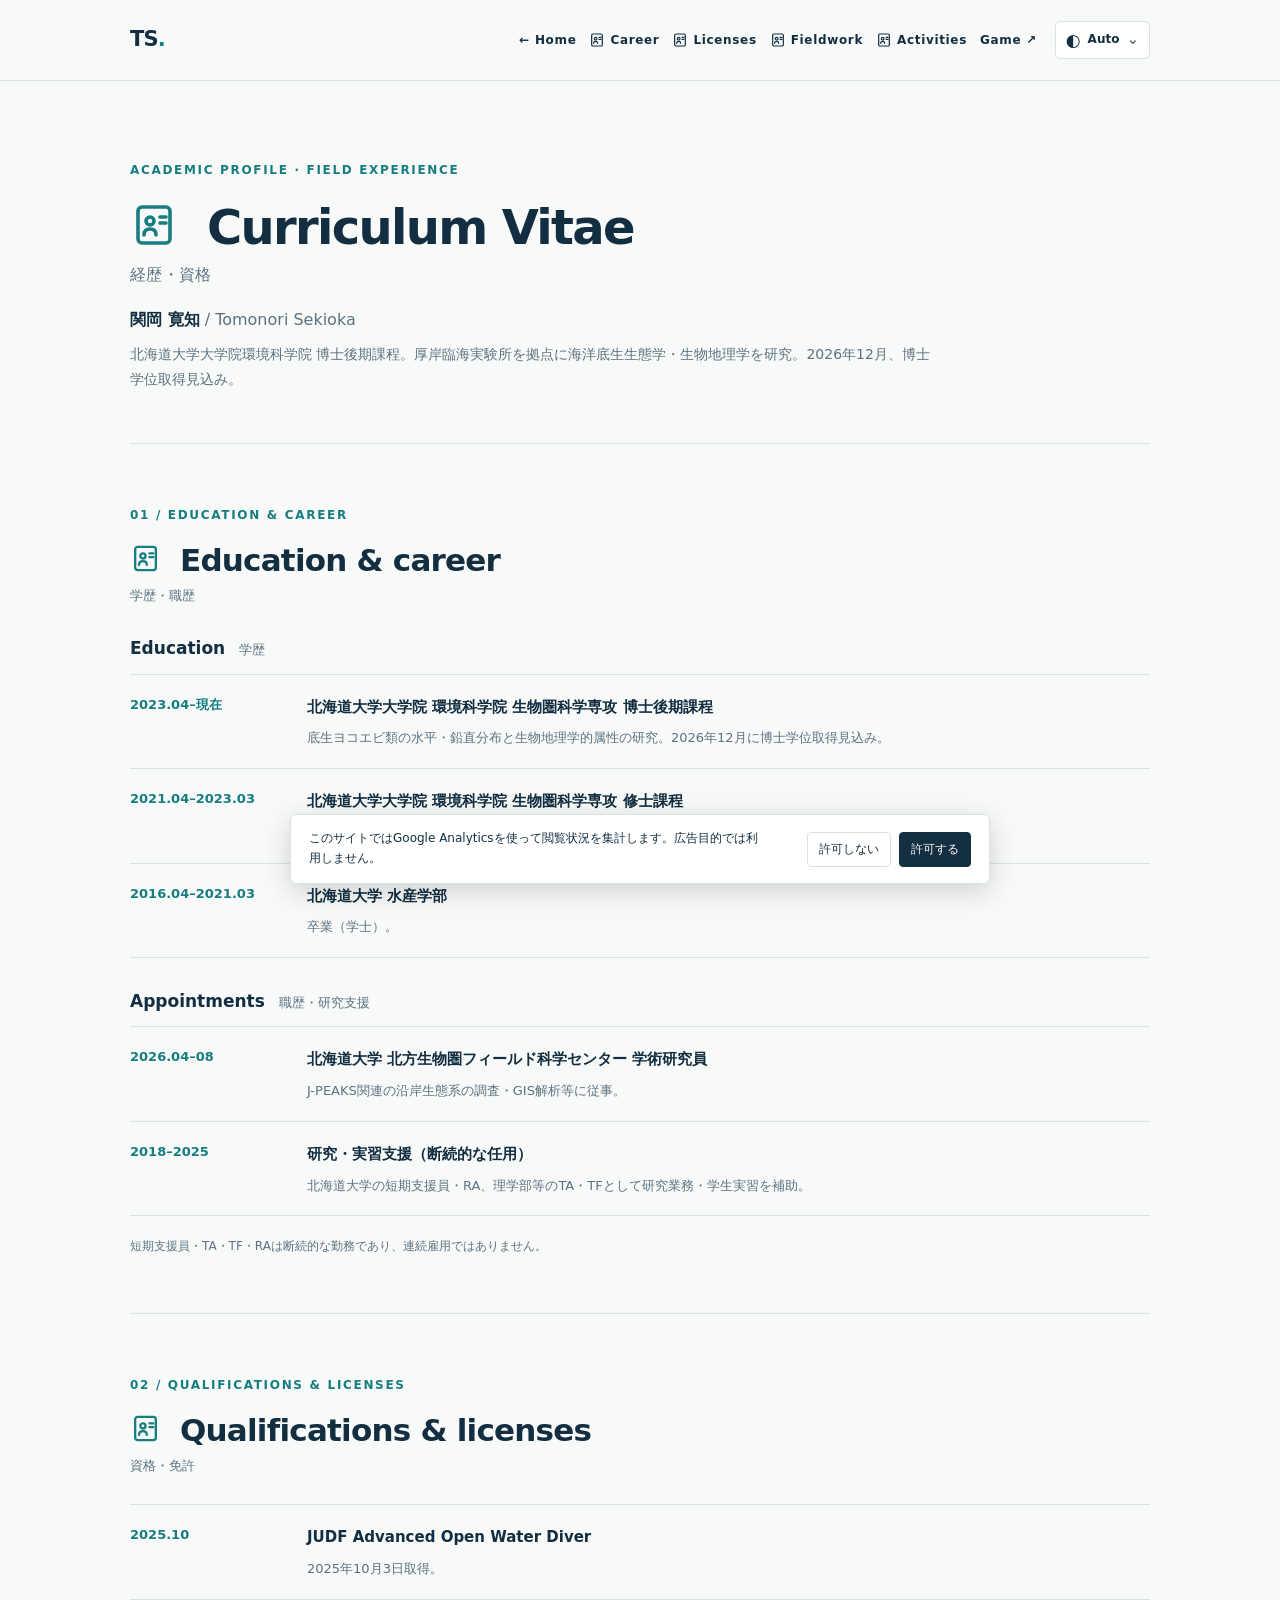
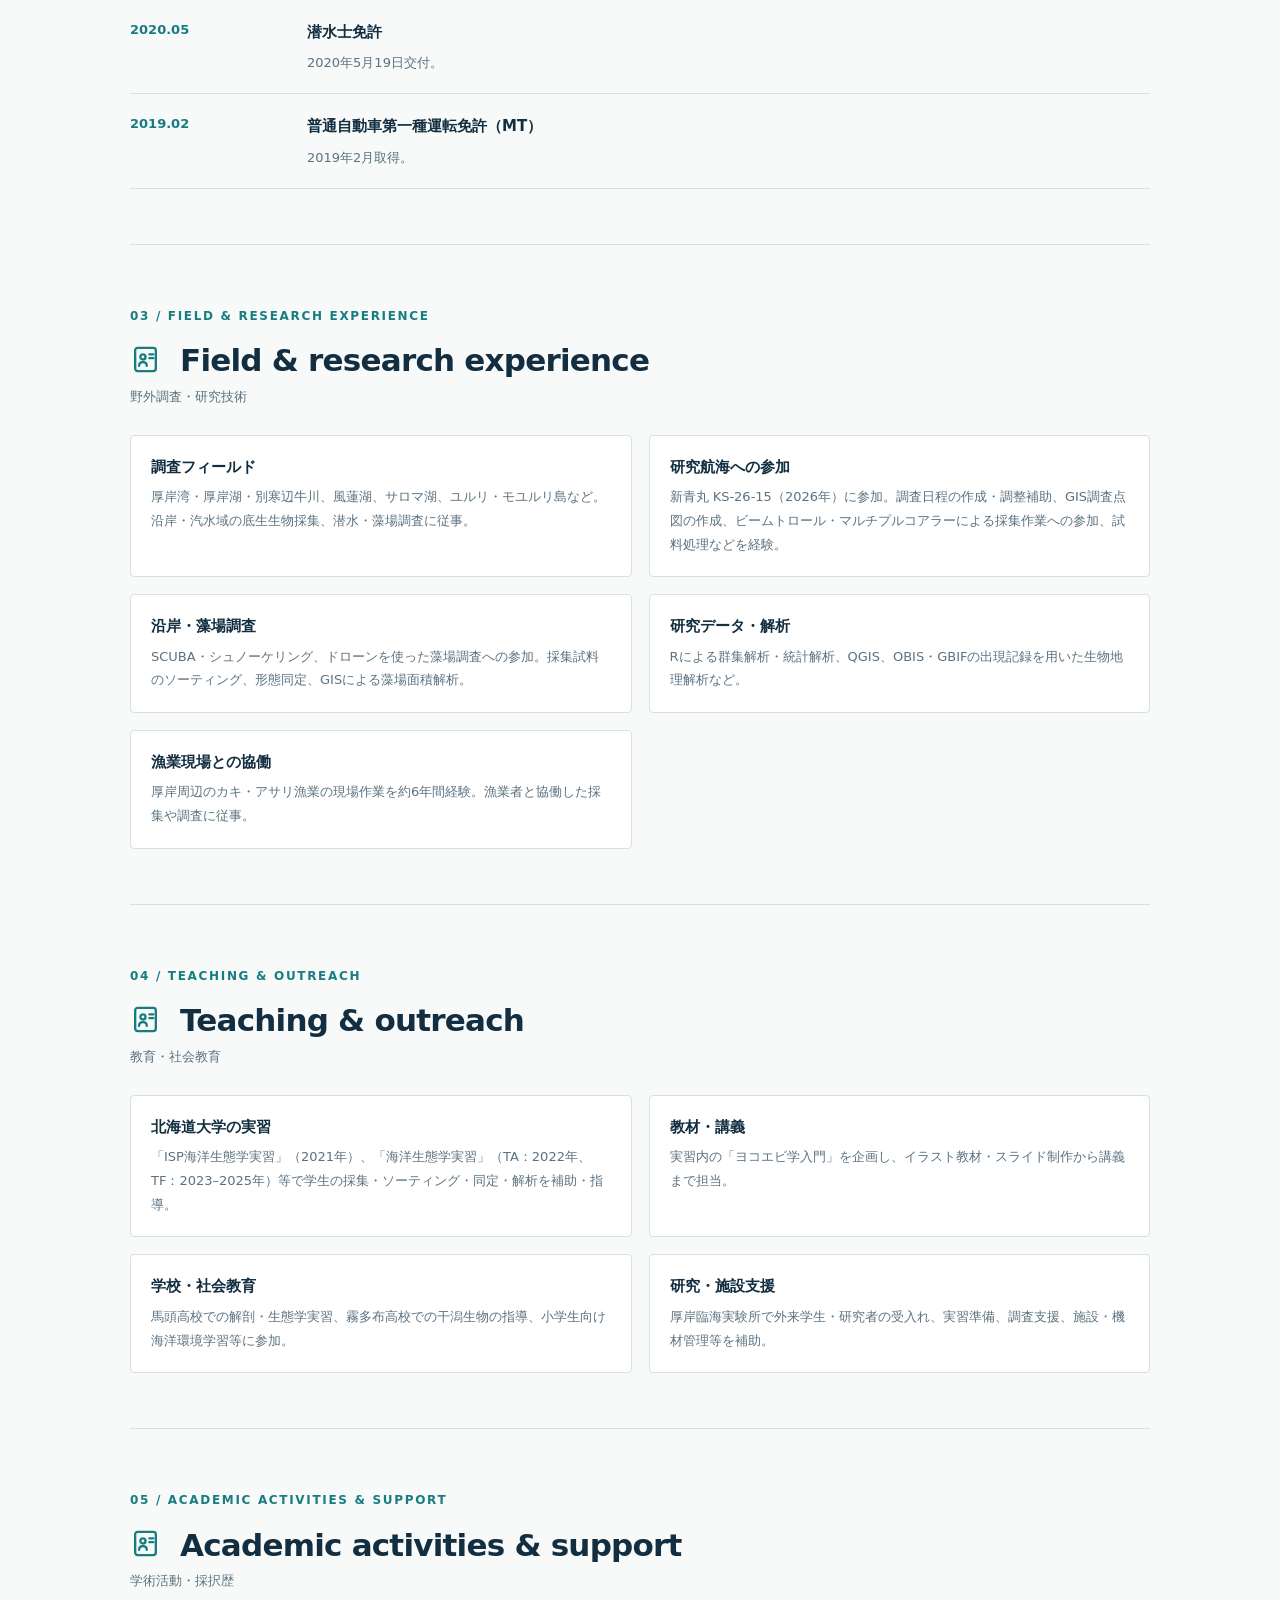
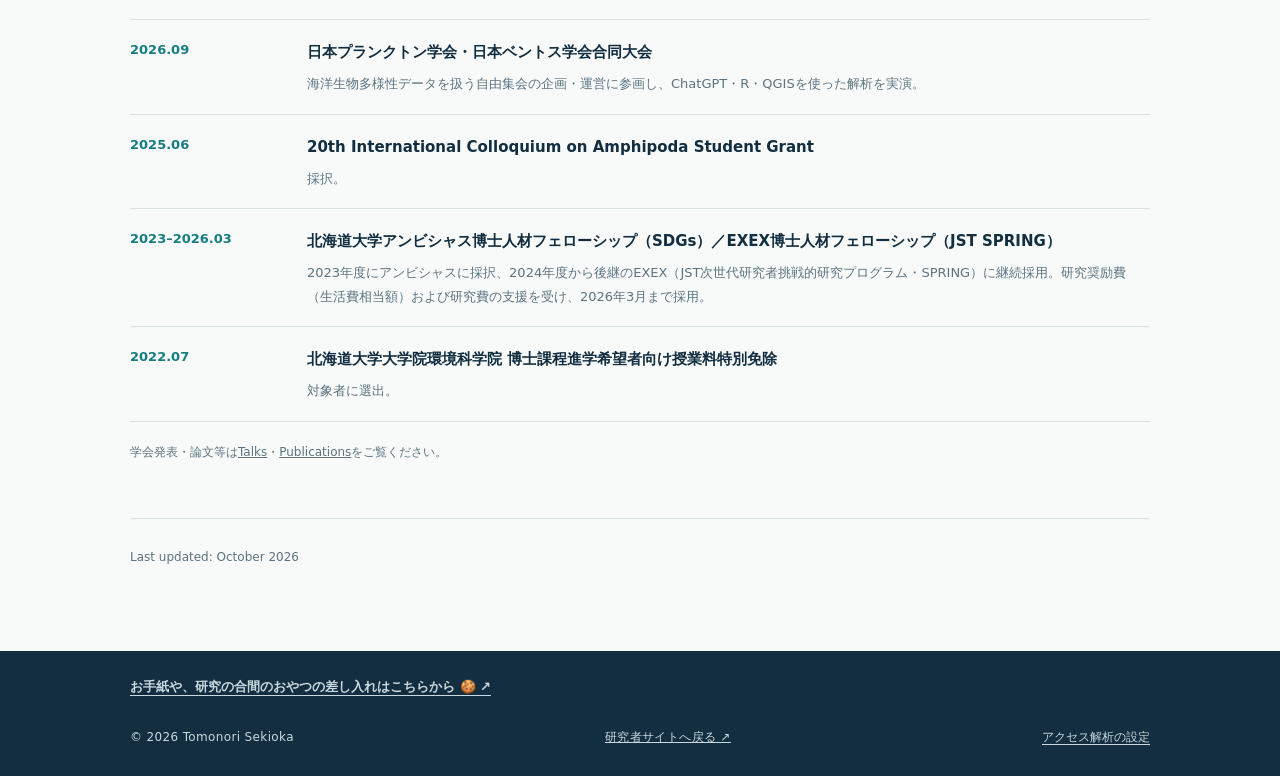
==== commit 2de42a21: "Enable optional GA4 analytics on cv.html" ====
--- a/cv.html
+++ b/cv.html
@@ -7,7 +7,8 @@
 <link rel="icon" href="favicon.svg" type="image/svg+xml">
 <title>Curriculum Vitae | Tomonori Sekioka</title>
 <script>(function(){try{var t=localStorage.getItem('ts-theme');if(t==='light'||t==='dark')document.documentElement.setAttribute('data-theme',t);}catch(e){}})();</script>
-<link rel="stylesheet" href="style.css?v=20261020-cv1"></head>
+<link rel="stylesheet" href="style.css?v=20261020-ga4-2"><script defer src="analytics.js?v=20261020-ga4-2"></script>
+</head>
 <body><a class="skip-link" href="#main">本文へスキップ</a>
 <header class="site-header"><div class="wrap nav"><a class="wordmark" href="index.html" aria-label="ホーム">TS<span class="dot">.</span></a>
 <nav aria-label="CVページの案内">
--- a/style.css
+++ b/style.css
@@ -119,3 +119,12 @@
 .cv-footnote{color:var(--muted);font-size:12px;line-height:1.8;margin:20px 0 0;max-width:850px}
 .cv-update{margin:28px 0 0;color:var(--muted);font-size:12px}
 @media(max-width:640px){.cv-teaser{padding:13px 12px;gap:10px}.cv-teaser-mark{width:39px;height:39px}.cv-page{padding-top:38px;padding-bottom:55px}.cv-block{padding:38px 0 44px}.cv-timeline article{grid-template-columns:1fr;gap:5px}.cv-detail-grid{grid-template-columns:1fr}}
+/* Analytics is disabled until visitors explicitly opt in. */
+.analytics-consent{position:fixed;z-index:1000;bottom:16px;left:50%;transform:translateX(-50%);width:min(700px,calc(100% - 28px));display:flex;align-items:center;justify-content:space-between;gap:16px;padding:14px 18px;background:var(--surface);border:1px solid var(--line);border-radius:6px;box-shadow:0 7px 28px rgba(0,0,0,.17);color:var(--ink)}
+.analytics-consent p{font-size:12px;line-height:1.65;margin:0;max-width:460px}
+.analytics-consent-actions{display:flex;flex:none;gap:8px}
+.analytics-consent button{font:inherit;font-size:12px;line-height:1.4;padding:8px 11px;border:1px solid var(--ink);border-radius:4px;cursor:pointer;background:var(--button-bg);color:var(--button-ink)}
+.analytics-consent .analytics-consent-no{color:var(--ink);background:var(--surface);border-color:var(--line)}
+.analytics-consent button:focus-visible,.analytics-settings:focus-visible{outline:2px solid var(--accent);outline-offset:2px}
+.analytics-settings{cursor:pointer;border:0;background:transparent;color:inherit;text-decoration:underline;text-underline-offset:3px;font:inherit;font-size:12px;padding:0}
+@media(max-width:640px){.analytics-consent{align-items:stretch;flex-direction:column;gap:10px}.analytics-consent-actions{justify-content:flex-end}.footer-inner{flex-wrap:wrap}}
